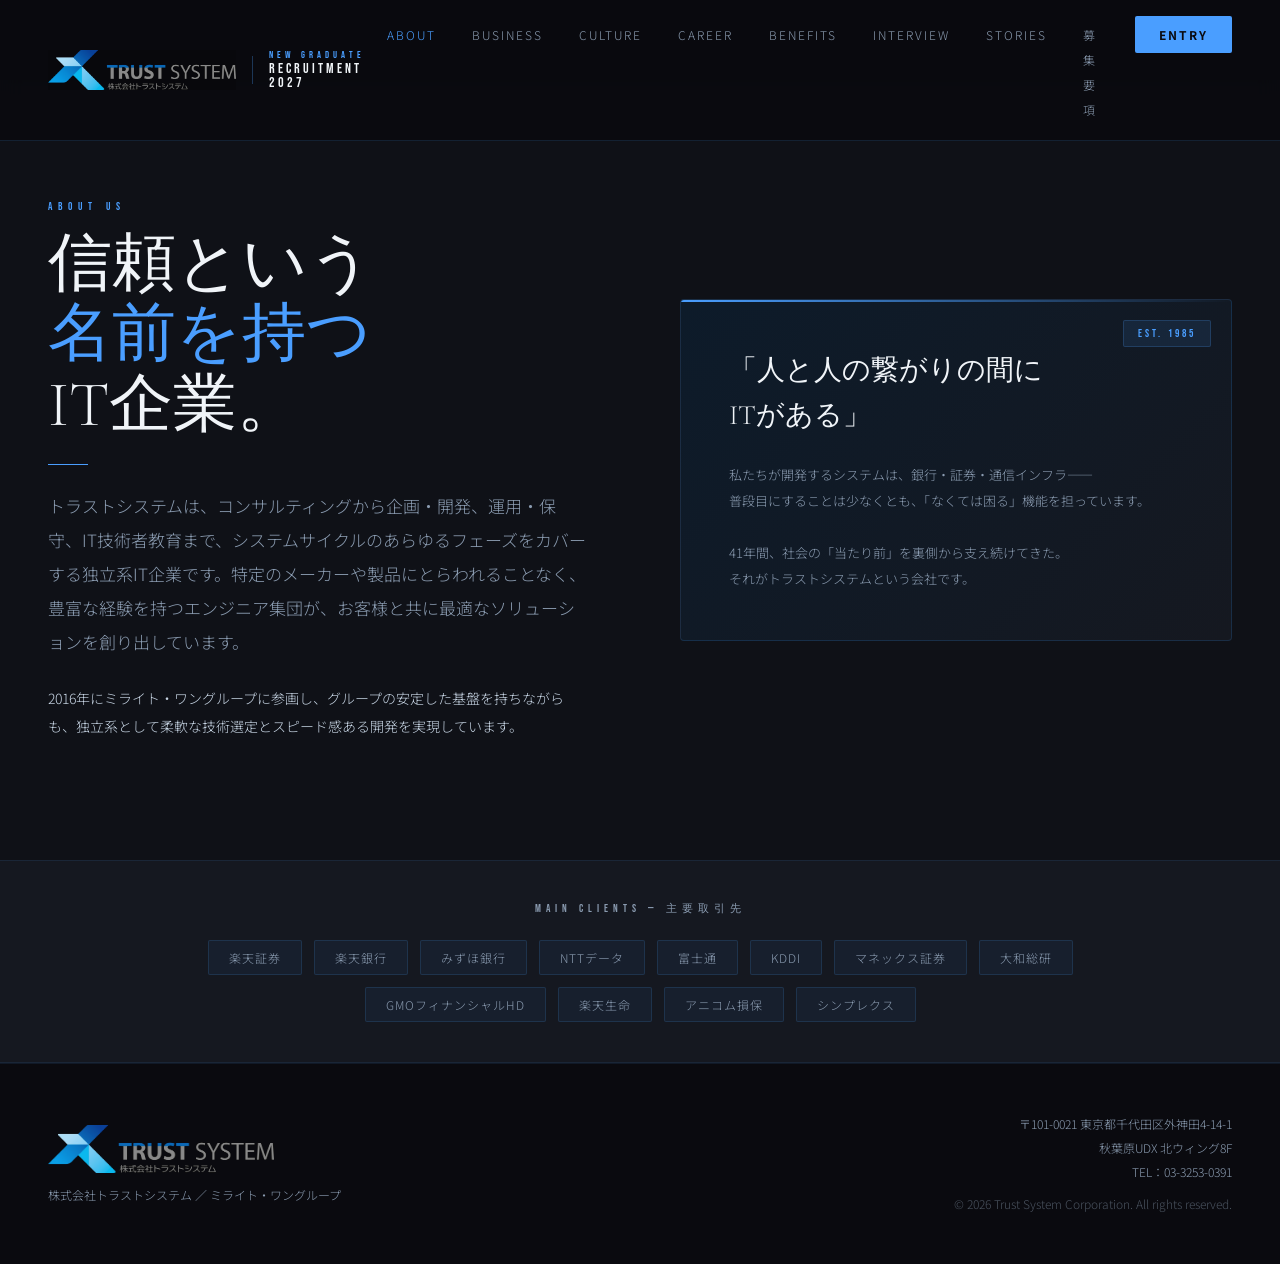
==== about.html @ 1aceb1ef "Remove privacy policy from footer, keep only on entry page Co-Authored-By: Claude Sonnet 4.6 <norepl" ====
<!DOCTYPE html>
<html lang="ja">
<head>
<meta charset="UTF-8">
<meta name="viewport" content="width=device-width, initial-scale=1.0">
<title>会社について | 株式会社トラストシステム 新卒採用</title>
<link rel="preconnect" href="https://fonts.googleapis.com">
<link href="https://fonts.googleapis.com/css2?family=Noto+Sans+JP:wght@300;400;500;700&family=Bebas+Neue&family=Cormorant+Garamond:wght@300;400;600&display=swap" rel="stylesheet">
<link rel="stylesheet" href="css/style.css">
<link rel="icon" type="image/png" href="img/favicon.png">
</head>
<body>
<!-- NAV -->
<nav>
  <a class="nav-logo" href="index.html">
    <!-- 正式ロゴ画像 -->
    <img src="img/img_2.png" alt="株式会社トラストシステム" class="nav-logo-img" onerror="this.style.display=&#39;none&#39;;this.nextElementSibling.style.display=&#39;flex&#39;;">
    <!-- フォールバック用テキストロゴ -->
    <span style="display:none;font-family:&#39;Bebas Neue&#39;,sans-serif;font-size:18px;letter-spacing:3px;color:#f0f4f8;">TRUST<span style="color:#4a9eff;">SYSTEM</span></span>
    <div class="nav-logo-divider"></div>
    <div class="nav-logo-badge">
      <span class="nav-logo-badge-top">New Graduate</span>
      <span class="nav-logo-badge-bottom">RECRUITMENT 2027</span>
    </div>
  </a>
  <ul class="nav-links">
    <li><a href="about.html">About</a></li>
    <li><a href="business.html">Business</a></li>
    <li><a href="culture.html">Culture</a></li>
    <li><a href="career.html">Career</a></li>
    <li><a href="welfare.html">Benefits</a></li>
    <li><a href="interview.html">Interview</a></li>
    <li><a href="stories.html">Stories</a></li>
    <li><a href="recruit.html">募集要項</a></li>
    <li><a href="entry.html" class="nav-entry">Entry</a></li>
  </ul>
  <button class="nav-hamburger" id="navHamburger" aria-label="メニュー">
    <span></span><span></span><span></span>
  </button>
</nav>
<div class="nav-mobile-overlay" id="navOverlay"></div>
<div class="nav-mobile-menu" id="navMobileMenu">
  <a href="about.html">About</a>
  <a href="business.html">Business</a>
  <a href="culture.html">Culture</a>
  <a href="career.html">Career</a>
  <a href="welfare.html">Benefits</a>
  <a href="interview.html">Interview</a>
  <a href="stories.html">Stories</a>
  <a href="recruit.html">募集要項</a>
  <a href="entry.html" class="nav-entry-mobile">Entry</a>
</div>
<div style="height:80px;"></div>
<!-- ABOUT -->
<section id="about">
  <div class="about-inner">
    <div>
      <p class="section-label">About Us</p>
      <h2 class="section-title">信頼という<br><em>名前を持つ</em><br>IT企業。</h2>
      <div class="divider"></div>
      <p class="section-desc" style="font-size:17px;line-height:2;">
        トラストシステムは、コンサルティングから企画・開発、運用・保守、IT技術者教育まで、システムサイクルのあらゆるフェーズをカバーする独立系IT企業です。特定のメーカーや製品にとらわれることなく、豊富な経験を持つエンジニア集団が、お客様と共に最適なソリューションを創り出しています。
      </p>
      <br>
      <p class="section-desc" style="color: var(--light-gray);">
        2016年にミライト・ワングループに参画し、グループの安定した基盤を持ちながらも、独立系として柔軟な技術選定とスピード感ある開発を実現しています。
      </p>
    </div>
    <div class="about-visual">
      <div class="about-card">
        <span class="about-floating-label">EST. 1985</span>
        <p class="about-quote">
          「人と人の繋がりの間に<br>ITがある」
        </p>
        <p class="about-quote-sub">
          私たちが開発するシステムは、銀行・証券・通信インフラ——<br>
          普段目にすることは少なくとも、「なくては困る」機能を担っています。<br><br>
          41年間、社会の「当たり前」を裏側から支え続けてきた。<br>
          それがトラストシステムという会社です。
        </p>
      </div>
    </div>
  </div>
</section>
<!-- CLIENTS -->
<div class="clients-strip">
  <p class="clients-label">Main Clients — 主要取引先</p>
  <div class="clients-list">
    <span class="client-tag">楽天証券</span>
    <span class="client-tag">楽天銀行</span>
    <span class="client-tag">みずほ銀行</span>
    <span class="client-tag">NTTデータ</span>
    <span class="client-tag">富士通</span>
    <span class="client-tag">KDDI</span>
    <span class="client-tag">マネックス証券</span>
    <span class="client-tag">大和総研</span>
    <span class="client-tag">GMOフィナンシャルHD</span>
    <span class="client-tag">楽天生命</span>
    <span class="client-tag">アニコム損保</span>
    <span class="client-tag">シンプレクス</span>
  </div>
</div>
<footer>
  <div>
    <div class="footer-logo"><img src="img/img_2.png" alt="株式会社トラストシステム"></div>
    <p style="font-size:12px;color:var(--gray);margin-top:8px;">株式会社トラストシステム ／ ミライト・ワングループ</p>
  </div>
  <div class="footer-info">
    <p>〒101-0021 東京都千代田区外神田4-14-1</p>
    <p>秋葉原UDX 北ウィング8F</p>
    <p>TEL：03-3253-0391</p>
    <p style="margin-top:8px;color:rgba(138,155,176,0.5);">© 2026 Trust System Corporation. All rights reserved.</p>
  </div>
</footer>
<script>
  const observer = new IntersectionObserver((entries) => {
    entries.forEach(entry => {
      if (entry.isIntersecting) {
        entry.target.style.opacity = '1';
        entry.target.style.transform = 'translateY(0)';
      }
    });
  }, { threshold: 0.1 });
  document.querySelectorAll('.number-card,.biz-card,.culture-card,.welfare-item,.fork-card,.project-card').forEach(el => {
    el.style.opacity = '0';
    el.style.transform = 'translateY(20px)';
    el.style.transition = 'opacity 0.6s ease, transform 0.6s ease';
    observer.observe(el);
  });
  const nav = document.querySelector('nav');
  window.addEventListener('scroll', () => {
    nav.style.background = window.scrollY > 50 ? 'rgba(10,10,15,0.97)' : 'rgba(10,10,15,0.85)';
  });
  const currentPage = location.pathname.split('/').pop() || 'index.html';
  document.querySelectorAll('.nav-links a:not(.nav-entry)').forEach(a => {
    if (a.getAttribute('href') === currentPage) a.style.color = 'var(--accent)';
  });
  const hamburger = document.getElementById('navHamburger');
  const overlay = document.getElementById('navOverlay');
  const mobileMenu = document.getElementById('navMobileMenu');
  function toggleMenu(open) {
    hamburger.classList.toggle('open', open);
    overlay.classList.toggle('open', open);
    mobileMenu.classList.toggle('open', open);
    document.body.style.overflow = open ? 'hidden' : '';
  }
  hamburger.addEventListener('click', () => toggleMenu(!mobileMenu.classList.contains('open')));
  overlay.addEventListener('click', () => toggleMenu(false));
  mobileMenu.querySelectorAll('a').forEach(a => a.addEventListener('click', () => toggleMenu(false)));
</script>
</body>
</html>
---- css/style.css ----
:root {
    --black: #0a0a0f;
    --dark: #0f1117;
    --dark2: #151820;
    --navy: #0d1b2a;
    --blue: #1a3a5c;
    --accent: #4a9eff;
    --accent2: #7ec8e3;
    --white: #f0f4f8;
    --gray: #8a9bb0;
    --light-gray: #c8d6e5;
    --gold: #c9a84c;
  }

  * { margin: 0; padding: 0; box-sizing: border-box; }

  html { scroll-behavior: smooth; }

  body {
    background: var(--black);
    color: var(--white);
    font-family: 'Noto Sans JP', sans-serif;
    font-weight: 300;
    font-size: 17px;
    overflow-x: hidden;
  }

  /* ===== NAV ===== */
  nav {
    position: fixed;
    top: 0; left: 0; right: 0;
    z-index: 100;
    display: flex;
    justify-content: space-between;
    align-items: center;
    padding: 20px 48px;
    background: rgba(10,10,15,0.85);
    backdrop-filter: blur(12px);
    border-bottom: 1px solid rgba(74,158,255,0.15);
  }

  .nav-logo {
    display: flex;
    align-items: center;
    gap: 16px;
    text-decoration: none;
  }

  .nav-logo-img {
    height: 40px;
    width: auto;
    /* 黒背景のロゴなので背景とブレンド */
    mix-blend-mode: lighten;
  }

  .nav-logo-divider {
    width: 1px;
    height: 28px;
    background: rgba(74,158,255,0.3);
  }

  .nav-logo-badge {
    display: flex;
    flex-direction: column;
    gap: 2px;
  }

  .nav-logo-badge-top {
    font-family: 'Bebas Neue', sans-serif;
    font-size: 10px;
    letter-spacing: 4px;
    color: var(--accent);
    line-height: 1;
  }

  .nav-logo-badge-bottom {
    font-family: 'Bebas Neue', sans-serif;
    font-size: 14px;
    letter-spacing: 3px;
    color: var(--white);
    line-height: 1;
  }

  .nav-links {
    display: flex;
    gap: 36px;
    list-style: none;
  }

  .nav-links a {
    color: var(--gray);
    text-decoration: none;
    font-size: 12px;
    letter-spacing: 2px;
    text-transform: uppercase;
    transition: color 0.3s;
  }

  .nav-links a:hover { color: var(--accent); }

  .nav-entry {
    background: var(--accent);
    color: var(--black) !important;
    padding: 10px 24px;
    border-radius: 2px;
    font-weight: 700 !important;
    transition: background 0.3s !important;
  }

  .nav-entry:hover { background: var(--accent2) !important; color: var(--black) !important; }

  /* ===== HERO ===== */
  #hero {
    min-height: 100vh;
    display: flex;
    flex-direction: column;
    justify-content: center;
    align-items: flex-start;
    padding: 0 48px;
    position: relative;
    overflow: hidden;
  }

  .hero-bg {
    position: absolute;
    inset: 0;
    background:
      radial-gradient(ellipse 60% 50% at 80% 40%, rgba(26,58,92,0.6) 0%, transparent 70%),
      radial-gradient(ellipse 40% 60% at 20% 70%, rgba(13,27,42,0.8) 0%, transparent 60%),
      linear-gradient(135deg, #0a0a0f 0%, #0d1b2a 50%, #0a0a0f 100%);
  }

  .hero-grid {
    position: absolute;
    inset: 0;
    background-image:
      linear-gradient(rgba(74,158,255,0.04) 1px, transparent 1px),
      linear-gradient(90deg, rgba(74,158,255,0.04) 1px, transparent 1px);
    background-size: 80px 80px;
  }

  .hero-circle {
    position: absolute;
    border-radius: 50%;
    border: 1px solid rgba(74,158,255,0.1);
  }

  .hero-circle-1 {
    width: 600px; height: 600px;
    right: -100px; top: -100px;
    animation: rotate 40s linear infinite;
  }

  .hero-circle-2 {
    width: 400px; height: 400px;
    right: 50px; top: 50px;
    border-color: rgba(74,158,255,0.07);
    animation: rotate 30s linear infinite reverse;
  }

  .hero-circle-3 {
    width: 200px; height: 200px;
    right: 150px; top: 150px;
    border-color: rgba(74,158,255,0.15);
  }

  @keyframes rotate {
    from { transform: rotate(0deg); }
    to { transform: rotate(360deg); }
  }

  .hero-content {
    position: relative;
    z-index: 1;
    max-width: 800px;
  }

  .hero-label {
    font-family: 'Bebas Neue', sans-serif;
    font-size: 12px;
    letter-spacing: 6px;
    color: var(--accent);
    margin-bottom: 24px;
    opacity: 0;
    animation: fadeUp 0.8s 0.2s forwards;
  }

  .hero-title {
    font-family: 'Bebas Neue', sans-serif;
    font-size: clamp(64px, 10vw, 120px);
    line-height: 0.95;
    letter-spacing: 4px;
    color: var(--white);
    margin-bottom: 8px;
    opacity: 0;
    animation: fadeUp 0.8s 0.4s forwards;
  }

  .hero-title .accent { color: var(--accent); }

  .hero-subtitle-jp {
    font-family: 'Cormorant Garamond', serif;
    font-size: clamp(28px, 4vw, 52px);
    font-weight: 300;
    color: var(--light-gray);
    margin-bottom: 32px;
    opacity: 0;
    animation: fadeUp 0.8s 0.6s forwards;
  }

  .hero-tagline {
    font-size: 17px;
    line-height: 2;
    color: var(--gray);
    max-width: 480px;
    margin-bottom: 48px;
    opacity: 0;
    animation: fadeUp 0.8s 0.8s forwards;
  }

  .hero-ctas {
    display: flex;
    gap: 16px;
    opacity: 0;
    animation: fadeUp 0.8s 1s forwards;
  }

  .btn-primary {
    background: var(--accent);
    color: var(--black);
    padding: 16px 40px;
    font-size: 13px;
    font-weight: 700;
    letter-spacing: 2px;
    text-transform: uppercase;
    text-decoration: none;
    border-radius: 2px;
    transition: all 0.3s;
    font-family: 'Noto Sans JP', sans-serif;
  }

  .btn-primary:hover {
    background: var(--accent2);
    transform: translateY(-2px);
    box-shadow: 0 8px 24px rgba(74,158,255,0.3);
  }

  .btn-outline {
    border: 1px solid rgba(74,158,255,0.4);
    color: var(--accent);
    padding: 16px 40px;
    font-size: 13px;
    letter-spacing: 2px;
    text-transform: uppercase;
    text-decoration: none;
    border-radius: 2px;
    transition: all 0.3s;
  }

  .btn-outline:hover {
    border-color: var(--accent);
    background: rgba(74,158,255,0.1);
  }

  .scroll-indicator {
    position: absolute;
    bottom: 40px;
    left: 48px;
    z-index: 1;
    display: flex;
    align-items: center;
    gap: 12px;
    opacity: 0;
    animation: fadeIn 1s 1.5s forwards;
  }

  .scroll-indicator span {
    font-size: 11px;
    letter-spacing: 4px;
    color: var(--gray);
    text-transform: uppercase;
  }

  .scroll-line {
    width: 48px;
    height: 1px;
    background: linear-gradient(90deg, var(--accent), transparent);
    animation: pulse 2s infinite;
  }

  @keyframes pulse { 0%,100%{opacity:0.4} 50%{opacity:1} }
  @keyframes fadeUp { from{opacity:0;transform:translateY(30px)} to{opacity:1;transform:translateY(0)} }
  @keyframes fadeIn { from{opacity:0} to{opacity:1} }

  /* ===== SECTION BASE ===== */
  section {
    padding: 120px 48px;
    position: relative;
  }

  .section-label {
    font-family: 'Bebas Neue', sans-serif;
    font-size: 11px;
    letter-spacing: 6px;
    color: var(--accent);
    margin-bottom: 16px;
    text-transform: uppercase;
  }

  .section-title {
    font-family: 'Cormorant Garamond', serif;
    font-size: clamp(36px, 5vw, 64px);
    font-weight: 300;
    line-height: 1.1;
    margin-bottom: 24px;
  }

  .section-title em {
    font-style: normal;
    color: var(--accent);
  }

  .section-desc {
    font-size: 14px;
    line-height: 2;
    color: var(--gray);
    max-width: 540px;
  }

  .divider {
    width: 40px;
    height: 1px;
    background: var(--accent);
    margin: 24px 0;
  }

  /* ===== ABOUT ===== */
  #about {
    background: var(--dark);
  }

  .about-inner {
    display: grid;
    grid-template-columns: 1fr 1fr;
    gap: 80px;
    align-items: center;
    max-width: 1200px;
    margin: 0 auto;
  }

  .about-visual {
    position: relative;
  }

  .about-card {
    background: linear-gradient(135deg, var(--navy), var(--dark2));
    border: 1px solid rgba(74,158,255,0.15);
    border-radius: 4px;
    padding: 48px;
    position: relative;
    overflow: hidden;
  }

  .about-card::before {
    content: '';
    position: absolute;
    top: 0; left: 0; right: 0;
    height: 2px;
    background: linear-gradient(90deg, var(--accent), transparent);
  }

  .about-quote {
    font-family: 'Cormorant Garamond', serif;
    font-size: 28px;
    font-weight: 300;
    line-height: 1.6;
    color: var(--white);
    margin-bottom: 24px;
  }

  .about-quote-sub {
    font-size: 13px;
    color: var(--gray);
    line-height: 2;
  }

  .about-floating-label {
    position: absolute;
    top: 20px; right: 20px;
    background: rgba(74,158,255,0.1);
    border: 1px solid rgba(74,158,255,0.2);
    padding: 6px 14px;
    border-radius: 2px;
    font-family: 'Bebas Neue', sans-serif;
    font-size: 11px;
    letter-spacing: 3px;
    color: var(--accent);
  }

  /* ===== NUMBERS ===== */
  #numbers {
    background: var(--black);
  }

  .numbers-header {
    text-align: center;
    max-width: 600px;
    margin: 0 auto 80px;
  }

  .numbers-grid {
    display: grid;
    grid-template-columns: repeat(4, 1fr);
    gap: 2px;
    max-width: 1200px;
    margin: 0 auto;
  }

  .number-card {
    background: var(--dark2);
    padding: 48px 32px;
    text-align: center;
    position: relative;
    overflow: hidden;
    transition: background 0.3s;
  }

  .number-card:hover { background: var(--navy); }

  .number-card::after {
    content: '';
    position: absolute;
    bottom: 0; left: 0; right: 0;
    height: 2px;
    background: linear-gradient(90deg, transparent, var(--accent), transparent);
    transform: scaleX(0);
    transition: transform 0.4s;
  }

  .number-card:hover::after { transform: scaleX(1); }

  .number-value {
    font-family: 'Bebas Neue', sans-serif;
    font-size: 64px;
    line-height: 1;
    color: var(--white);
    letter-spacing: 2px;
  }

  .number-value .unit {
    font-size: 28px;
    color: var(--accent);
  }

  .number-label {
    font-size: 12px;
    color: var(--gray);
    letter-spacing: 2px;
    margin-top: 12px;
    text-transform: uppercase;
  }

  .number-sub {
    font-size: 11px;
    color: rgba(138,155,176,0.6);
    margin-top: 6px;
  }

  /* ===== BUSINESS ===== */
  #business {
    background: var(--dark);
  }

  .business-inner {
    max-width: 1200px;
    margin: 0 auto;
  }

  .business-header {
    display: grid;
    grid-template-columns: 1fr 1fr;
    gap: 80px;
    align-items: end;
    margin-bottom: 64px;
  }

  .business-cards {
    display: grid;
    grid-template-columns: repeat(3, 1fr);
    gap: 2px;
  }

  .biz-card {
    background: var(--dark2);
    padding: 48px 32px;
    position: relative;
    overflow: hidden;
    transition: background 0.3s;
    cursor: default;
  }

  .biz-card:hover { background: var(--navy); }

  .biz-num {
    font-family: 'Bebas Neue', sans-serif;
    font-size: 80px;
    line-height: 1;
    color: rgba(74,158,255,0.08);
    position: absolute;
    top: 20px; right: 24px;
    letter-spacing: 2px;
  }

  .biz-icon {
    width: 48px;
    height: 48px;
    border: 1px solid rgba(74,158,255,0.3);
    border-radius: 4px;
    display: flex;
    align-items: center;
    justify-content: center;
    margin-bottom: 24px;
    font-size: 22px;
  }

  .biz-title {
    font-size: 18px;
    font-weight: 500;
    margin-bottom: 8px;
    color: var(--white);
  }

  .biz-en {
    font-family: 'Bebas Neue', sans-serif;
    font-size: 11px;
    letter-spacing: 4px;
    color: var(--accent);
    margin-bottom: 16px;
  }

  .biz-desc {
    font-size: 16px;
    line-height: 2;
    color: var(--gray);
  }

  /* ===== CULTURE ===== */
  #culture {
    background: var(--black);
    overflow: hidden;
  }

  .culture-inner {
    max-width: 1200px;
    margin: 0 auto;
  }

  .culture-header {
    margin-bottom: 64px;
  }

  .culture-grid {
    display: grid;
    grid-template-columns: repeat(2, 1fr);
    gap: 2px;
  }

  .culture-card {
    background: var(--dark2);
    padding: 48px;
    position: relative;
    overflow: hidden;
    transition: background 0.3s;
  }

  .culture-card:hover { background: var(--navy); }

  .culture-card.featured {
    grid-column: span 2;
    display: grid;
    grid-template-columns: 1fr 1fr;
    gap: 48px;
    align-items: center;
    background: linear-gradient(135deg, var(--navy), var(--blue));
  }

  .culture-tag {
    display: inline-block;
    background: rgba(74,158,255,0.1);
    border: 1px solid rgba(74,158,255,0.2);
    padding: 4px 12px;
    border-radius: 2px;
    font-size: 11px;
    letter-spacing: 3px;
    color: var(--accent);
    text-transform: uppercase;
    margin-bottom: 20px;
  }

  .culture-title {
    font-size: 22px;
    font-weight: 500;
    margin-bottom: 16px;
    line-height: 1.4;
  }

  .culture-desc {
    font-size: 16px;
    line-height: 2;
    color: var(--gray);
  }

  .culture-visual-num {
    font-family: 'Bebas Neue', sans-serif;
    font-size: 120px;
    line-height: 1;
    color: rgba(74,158,255,0.1);
    letter-spacing: 4px;
  }

  /* ===== CAREER PATH ===== */
  #career {
    background: var(--dark);
  }

  .career-inner {
    max-width: 1200px;
    margin: 0 auto;
  }

  .career-header {
    display: grid;
    grid-template-columns: 1fr 1fr;
    gap: 80px;
    margin-bottom: 64px;
    align-items: end;
  }

  .career-path {
    display: flex;
    gap: 0;
    position: relative;
  }

  .career-path::before {
    content: '';
    position: absolute;
    top: 40px;
    left: 40px;
    right: 40px;
    height: 1px;
    background: linear-gradient(90deg, var(--accent), rgba(74,158,255,0.2));
  }

  .career-step {
    flex: 1;
    text-align: center;
    padding: 0 12px;
    position: relative;
  }

  .career-dot {
    width: 80px;
    height: 80px;
    border-radius: 50%;
    border: 2px solid rgba(74,158,255,0.3);
    background: var(--dark2);
    display: flex;
    align-items: center;
    justify-content: center;
    margin: 0 auto 20px;
    font-family: 'Bebas Neue', sans-serif;
    font-size: 20px;
    color: var(--accent);
    position: relative;
    z-index: 1;
    transition: all 0.3s;
  }

  .career-step:hover .career-dot {
    background: var(--accent);
    color: var(--black);
    border-color: var(--accent);
  }

  .career-step-title {
    font-size: 14px;
    font-weight: 500;
    margin-bottom: 8px;
    color: var(--white);
  }

  .career-step-year {
    font-family: 'Bebas Neue', sans-serif;
    font-size: 11px;
    letter-spacing: 3px;
    color: var(--accent);
    margin-bottom: 8px;
  }

  .career-step-desc {
    font-size: 11px;
    line-height: 1.8;
    color: var(--gray);
  }

  .career-fork {
    margin-top: 64px;
    display: grid;
    grid-template-columns: 1fr 1fr;
    gap: 2px;
  }

  .fork-card {
    background: var(--dark2);
    padding: 40px;
    border-top: 2px solid var(--accent);
    position: relative;
    transition: background 0.3s;
  }

  .fork-card:hover { background: var(--navy); }

  .fork-tag {
    font-family: 'Bebas Neue', sans-serif;
    font-size: 11px;
    letter-spacing: 4px;
    color: var(--accent);
    margin-bottom: 12px;
  }

  .fork-title {
    font-size: 20px;
    font-weight: 500;
    margin-bottom: 16px;
  }

  .fork-desc {
    font-size: 16px;
    line-height: 2;
    color: var(--gray);
  }

  /* ===== WANTEDLY STORIES ===== */
  #stories {
    background: var(--dark2);
  }

  .stories-inner {
    max-width: 1200px;
    margin: 0 auto;
  }

  .stories-header {
    display: flex;
    justify-content: space-between;
    align-items: flex-end;
    margin-bottom: 48px;
  }

  .stories-link-all {
    display: flex;
    align-items: center;
    gap: 8px;
    font-size: 12px;
    letter-spacing: 2px;
    color: var(--accent);
    text-decoration: none;
    text-transform: uppercase;
    transition: gap 0.3s;
  }

  .stories-link-all:hover { gap: 14px; }
  .stories-link-all::after { content: '→'; }

  .stories-list {
    display: flex;
    flex-direction: column;
    gap: 2px;
  }

  .story-item {
    display: flex;
    align-items: center;
    gap: 32px;
    background: var(--dark);
    padding: 28px 32px;
    text-decoration: none;
    color: var(--white);
    transition: background 0.3s;
    position: relative;
    overflow: hidden;
  }

  .story-item::before {
    content: '';
    position: absolute;
    left: 0; top: 0; bottom: 0;
    width: 2px;
    background: var(--accent);
    transform: scaleY(0);
    transition: transform 0.3s;
  }

  .story-item:hover { background: var(--navy); }
  .story-item:hover::before { transform: scaleY(1); }

  .story-num {
    font-family: 'Bebas Neue', sans-serif;
    font-size: 28px;
    color: rgba(74,158,255,0.2);
    min-width: 40px;
    letter-spacing: 2px;
  }

  .story-content { flex: 1; }

  .story-tag-label {
    font-size: 10px;
    letter-spacing: 3px;
    color: var(--accent);
    text-transform: uppercase;
    margin-bottom: 6px;
  }

  .story-title {
    font-size: 16px;
    font-weight: 500;
    color: var(--white);
    line-height: 1.5;
    margin-bottom: 6px;
  }

  .story-excerpt {
    font-size: 15px;
    color: var(--gray);
    line-height: 1.7;
  }

  .story-arrow {
    font-size: 18px;
    color: var(--accent);
    opacity: 0;
    transition: opacity 0.3s, transform 0.3s;
    transform: translateX(-8px);
  }

  .story-item:hover .story-arrow {
    opacity: 1;
    transform: translateX(0);
  }

  /* ===== WELFARE ===== */
  #welfare {
    background: var(--black);
  }

  .welfare-inner {
    max-width: 1200px;
    margin: 0 auto;
  }

  .welfare-grid {
    display: grid;
    grid-template-columns: repeat(3, 1fr);
    gap: 2px;
    margin-top: 64px;
  }

  .welfare-item {
    background: var(--dark2);
    padding: 40px 32px;
    transition: background 0.3s;
  }

  .welfare-item:hover { background: var(--navy); }

  .welfare-icon {
    font-size: 28px;
    margin-bottom: 16px;
    display: block;
  }

  .welfare-title {
    font-size: 16px;
    font-weight: 500;
    margin-bottom: 12px;
    color: var(--white);
  }

  .welfare-desc {
    font-size: 15px;
    line-height: 2;
    color: var(--gray);
  }

  .welfare-highlight {
    font-family: 'Bebas Neue', sans-serif;
    font-size: 32px;
    color: var(--accent);
    display: block;
    margin-bottom: 4px;
  }

  /* ===== RECRUIT INFO ===== */
  #recruit {
    background: var(--dark);
  }

  .recruit-inner {
    max-width: 1200px;
    margin: 0 auto;
  }

  .recruit-table {
    width: 100%;
    border-collapse: collapse;
    margin-top: 48px;
    font-size: 16px;
  }

  .recruit-table tr {
    border-bottom: 1px solid rgba(74,158,255,0.1);
  }

  .recruit-table td {
    padding: 20px 0;
    vertical-align: top;
  }

  .recruit-table td:first-child {
    width: 180px;
    color: var(--accent);
    font-size: 12px;
    letter-spacing: 2px;
    padding-right: 32px;
    font-family: 'Bebas Neue', sans-serif;
  }

  .recruit-table td:last-child {
    color: var(--light-gray);
    line-height: 2;
  }

  /* ===== ENTRY ===== */
  #entry {
    background: linear-gradient(135deg, var(--navy) 0%, var(--dark2) 100%);
    text-align: center;
    padding: 120px 48px;
    position: relative;
    overflow: hidden;
  }

  #entry::before {
    content: 'ENTRY';
    position: absolute;
    font-family: 'Bebas Neue', sans-serif;
    font-size: 300px;
    color: rgba(74,158,255,0.04);
    top: 50%;
    left: 50%;
    transform: translate(-50%, -50%);
    letter-spacing: 20px;
    white-space: nowrap;
  }

  .entry-content {
    position: relative;
    z-index: 1;
  }

  .entry-title {
    font-family: 'Bebas Neue', sans-serif;
    font-size: clamp(48px, 8vw, 96px);
    letter-spacing: 6px;
    line-height: 1;
    margin-bottom: 24px;
  }

  .entry-desc {
    font-size: 14px;
    line-height: 2;
    color: var(--gray);
    max-width: 480px;
    margin: 0 auto 48px;
  }

  .entry-btn {
    display: inline-block;
    background: var(--accent);
    color: var(--black);
    padding: 20px 64px;
    font-size: 14px;
    font-weight: 700;
    letter-spacing: 4px;
    text-transform: uppercase;
    text-decoration: none;
    border-radius: 2px;
    transition: all 0.3s;
  }

  .entry-btn:hover {
    background: var(--white);
    transform: translateY(-3px);
    box-shadow: 0 12px 32px rgba(74,158,255,0.3);
  }

  /* ===== FOOTER ===== */
  footer {
    background: var(--black);
    padding: 48px;
    border-top: 1px solid rgba(74,158,255,0.1);
    display: flex;
    justify-content: space-between;
    align-items: center;
  }

  .footer-logo {
    display: block;
  }

  .footer-logo img {
    height: 48px;
    width: auto;
    mix-blend-mode: lighten;
  }

  .footer-info {
    font-size: 12px;
    color: var(--gray);
    line-height: 2;
    text-align: right;
  }

  /* ===== MARQUEE ===== */
  .marquee-section {
    overflow: hidden;
    background: var(--accent);
    padding: 16px 0;
  }

  .marquee-track {
    display: flex;
    gap: 48px;
    animation: marquee 20s linear infinite;
    white-space: nowrap;
  }

  .marquee-item {
    font-family: 'Bebas Neue', sans-serif;
    font-size: 14px;
    letter-spacing: 4px;
    color: var(--black);
    flex-shrink: 0;
  }

  @keyframes marquee {
    from { transform: translateX(0); }
    to { transform: translateX(-50%); }
  }

  /* ===== FLOW ===== */
  .flow-section {
    margin-top: 64px;
  }

  .flow-steps {
    display: flex;
    align-items: flex-start;
    gap: 0;
    position: relative;
  }

  .flow-step {
    flex: 1;
    position: relative;
    padding-top: 24px;
  }

  .flow-step::before {
    content: '';
    position: absolute;
    top: 36px;
    left: calc(50% + 24px);
    right: calc(-50% + 24px);
    height: 1px;
    background: rgba(74,158,255,0.2);
  }

  .flow-step:last-child::before { display: none; }

  .flow-bubble {
    width: 48px;
    height: 48px;
    background: var(--dark2);
    border: 2px solid rgba(74,158,255,0.4);
    border-radius: 50%;
    display: flex;
    align-items: center;
    justify-content: center;
    font-family: 'Bebas Neue', sans-serif;
    font-size: 16px;
    color: var(--accent);
    margin: 0 auto 16px;
  }

  .flow-label {
    text-align: center;
    font-size: 13px;
    color: var(--light-gray);
    line-height: 1.6;
  }

  /* ===== CLIENTS STRIP ===== */
  .clients-strip {
    background: var(--dark2);
    padding: 40px 48px;
    border-top: 1px solid rgba(74,158,255,0.1);
    border-bottom: 1px solid rgba(74,158,255,0.1);
  }

  .clients-label {
    font-family: 'Bebas Neue', sans-serif;
    font-size: 11px;
    letter-spacing: 5px;
    color: var(--gray);
    margin-bottom: 24px;
    text-align: center;
  }

  .clients-list {
    display: flex;
    flex-wrap: wrap;
    gap: 12px;
    justify-content: center;
    max-width: 900px;
    margin: 0 auto;
  }

  .client-tag {
    background: rgba(74,158,255,0.06);
    border: 1px solid rgba(74,158,255,0.15);
    padding: 8px 20px;
    border-radius: 2px;
    font-size: 12px;
    color: var(--gray);
    letter-spacing: 1px;
    transition: all 0.3s;
  }

  .client-tag:hover {
    background: rgba(74,158,255,0.12);
    border-color: rgba(74,158,255,0.3);
    color: var(--light-gray);
  }

  /* ===== RESPONSIVE ===== */
  @media (max-width: 768px) {
    nav { padding: 16px 24px; }
    .nav-links { display: none; }
    section { padding: 80px 24px; }
    #hero { padding: 0 24px; }
    .hero-title { font-size: 56px; }
    .about-inner, .business-header, .career-header { grid-template-columns: 1fr; gap: 40px; }
    .numbers-grid { grid-template-columns: repeat(2, 1fr); }
    .business-cards { grid-template-columns: 1fr; }
    .culture-grid { grid-template-columns: 1fr; }
    .culture-card.featured { grid-column: span 1; grid-template-columns: 1fr; }
    .career-path { flex-direction: column; gap: 32px; }
    .career-path::before { display: none; }
    .career-fork { grid-template-columns: 1fr; }
    #sns [style*="grid-template-columns:repeat(3"] { grid-template-columns: 1fr !important; }
    .welfare-grid { grid-template-columns: 1fr; }

    [style*="grid-template-columns: repeat(4"] { grid-template-columns: repeat(2, 1fr) !important; }
    [style*="grid-template-columns: repeat(3"] { grid-template-columns: repeat(2, 1fr) !important; }
    footer { flex-direction: column; gap: 24px; text-align: center; }
    .footer-info { text-align: center; }
    .scroll-indicator { display: none; }
    .flow-steps { flex-direction: column; align-items: center; gap: 24px; }
    .flow-step::before { display: none; }
    .recruit-table td:first-child { width: 120px; }
  }

  /* ===== 福利厚生グリッド PC3列 ===== */
  .welfare-cat-grid-4,
  .welfare-cat-grid-3,
  .welfare-cat-grid-2 {
    display: grid !important;
    grid-template-columns: repeat(3, 1fr) !important;
    gap: 2px;
    margin-top: 2px;
  }
  .welfare-highlight-grid {
    display: grid !important;
    grid-template-columns: repeat(3, 1fr) !important;
    gap: 2px;
    margin-bottom: 2px;
  }

  @media (max-width: 768px) {
    .welfare-cat-grid-4,
    .welfare-cat-grid-3,
    .welfare-cat-grid-2,
    .welfare-highlight-grid {
      grid-template-columns: 1fr !important;
    }
  }

  /* ===== HAMBURGER MENU ===== */
  .nav-hamburger {
    display: none;
    flex-direction: column;
    justify-content: center;
    gap: 5px;
    cursor: pointer;
    padding: 8px;
    background: none;
    border: none;
    z-index: 200;
  }
  .nav-hamburger span {
    display: block;
    width: 22px;
    height: 2px;
    background: var(--white);
    transition: all 0.3s ease;
    border-radius: 1px;
  }
  .nav-hamburger.open span:nth-child(1) { transform: translateY(7px) rotate(45deg); }
  .nav-hamburger.open span:nth-child(2) { opacity: 0; transform: scaleX(0); }
  .nav-hamburger.open span:nth-child(3) { transform: translateY(-7px) rotate(-45deg); }

  .nav-mobile-overlay {
    display: none;
    position: fixed;
    inset: 0;
    background: rgba(0,0,0,0.6);
    z-index: 150;
    backdrop-filter: blur(2px);
  }
  .nav-mobile-overlay.open { display: block; }

  .nav-mobile-menu {
    position: fixed;
    top: 0; right: 0; bottom: 0;
    width: 280px;
    background: var(--dark);
    border-left: 1px solid rgba(74,158,255,0.15);
    z-index: 160;
    transform: translateX(100%);
    transition: transform 0.35s cubic-bezier(0.4,0,0.2,1);
    padding: 88px 40px 40px;
    display: flex;
    flex-direction: column;
    overflow-y: auto;
  }
  .nav-mobile-menu.open { transform: translateX(0); }
  .nav-mobile-menu a {
    color: var(--gray);
    text-decoration: none;
    font-size: 12px;
    letter-spacing: 3px;
    text-transform: uppercase;
    padding: 18px 0;
    border-bottom: 1px solid rgba(74,158,255,0.08);
    transition: color 0.3s;
    display: block;
  }
  .nav-mobile-menu a:hover { color: var(--accent); }
  .nav-mobile-menu .nav-entry-mobile {
    margin-top: 28px;
    background: var(--accent);
    color: var(--black) !important;
    text-align: center;
    padding: 14px 0;
    border-radius: 2px;
    font-weight: 700;
    border-bottom: none;
    letter-spacing: 2px;
  }
  .nav-mobile-menu .nav-entry-mobile:hover { background: #6bb3ff; }

  @media (max-width: 768px) {
    .nav-hamburger { display: flex; }
  }
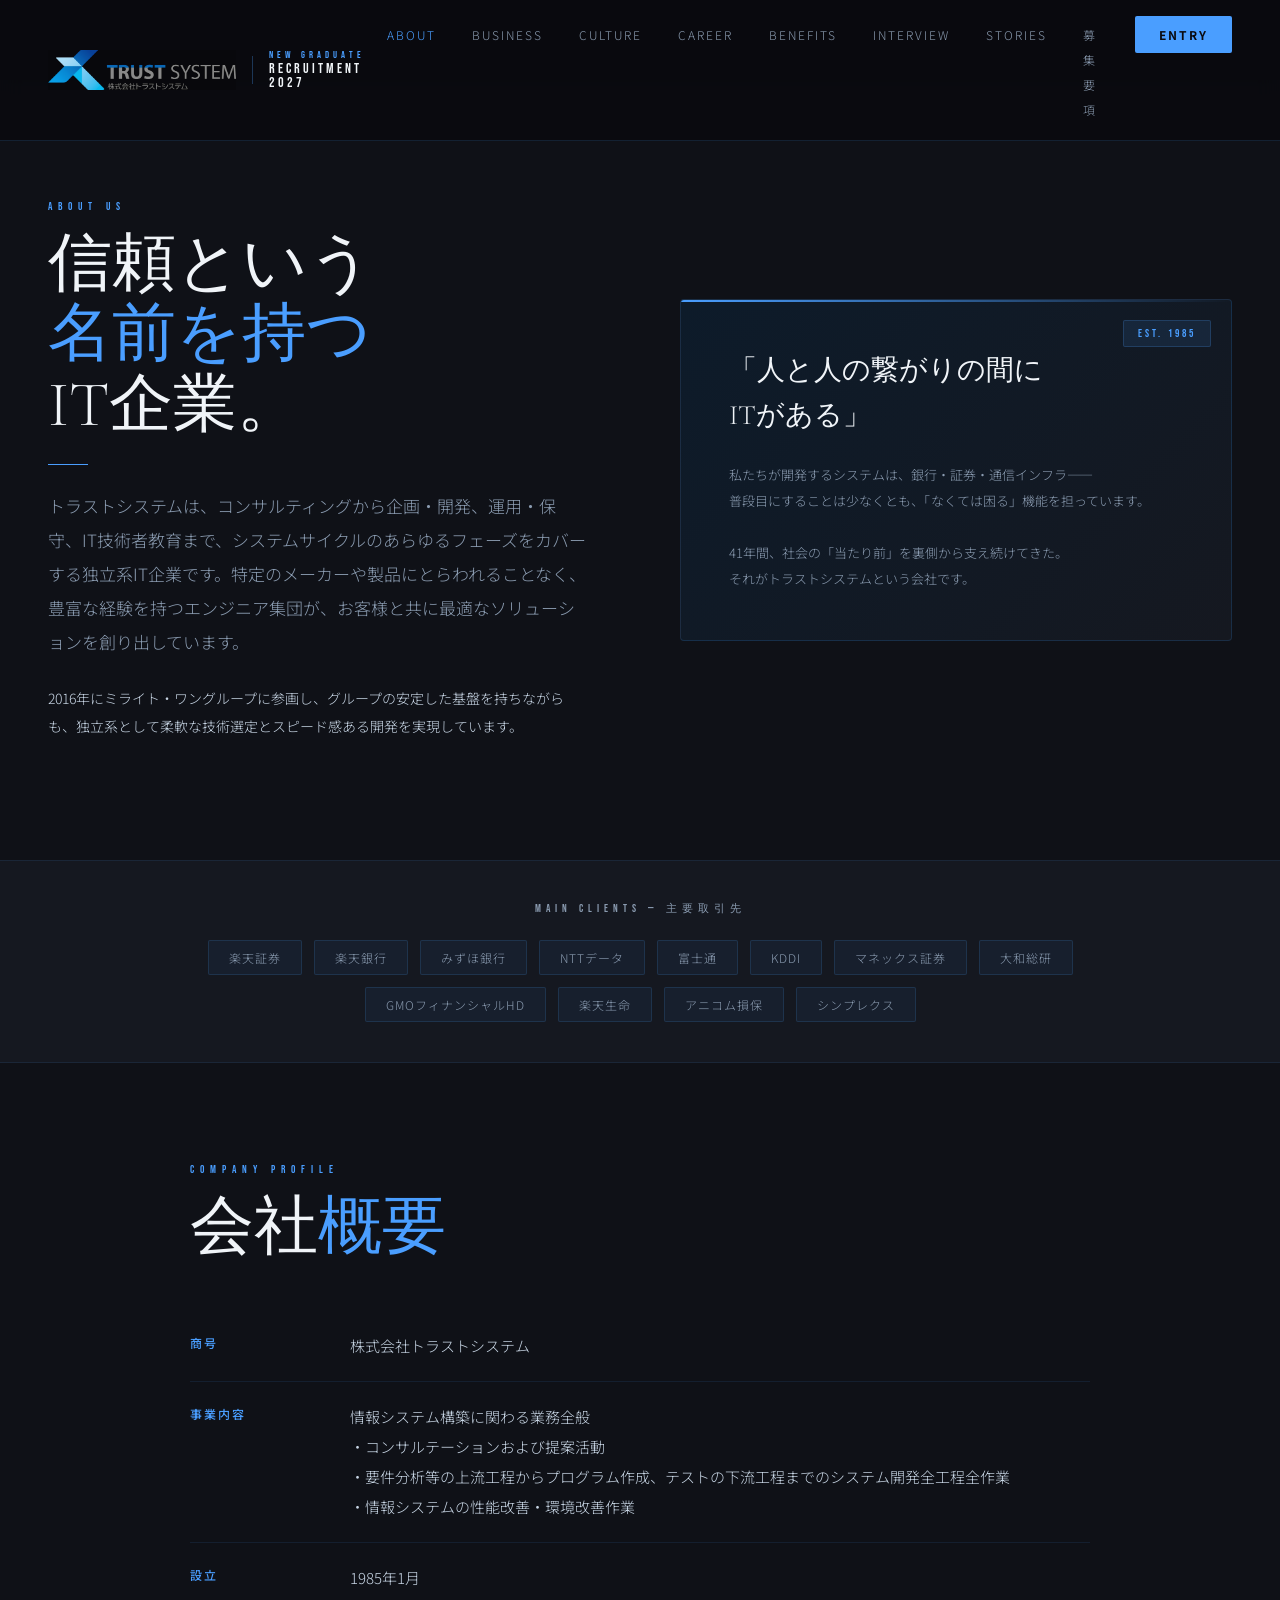
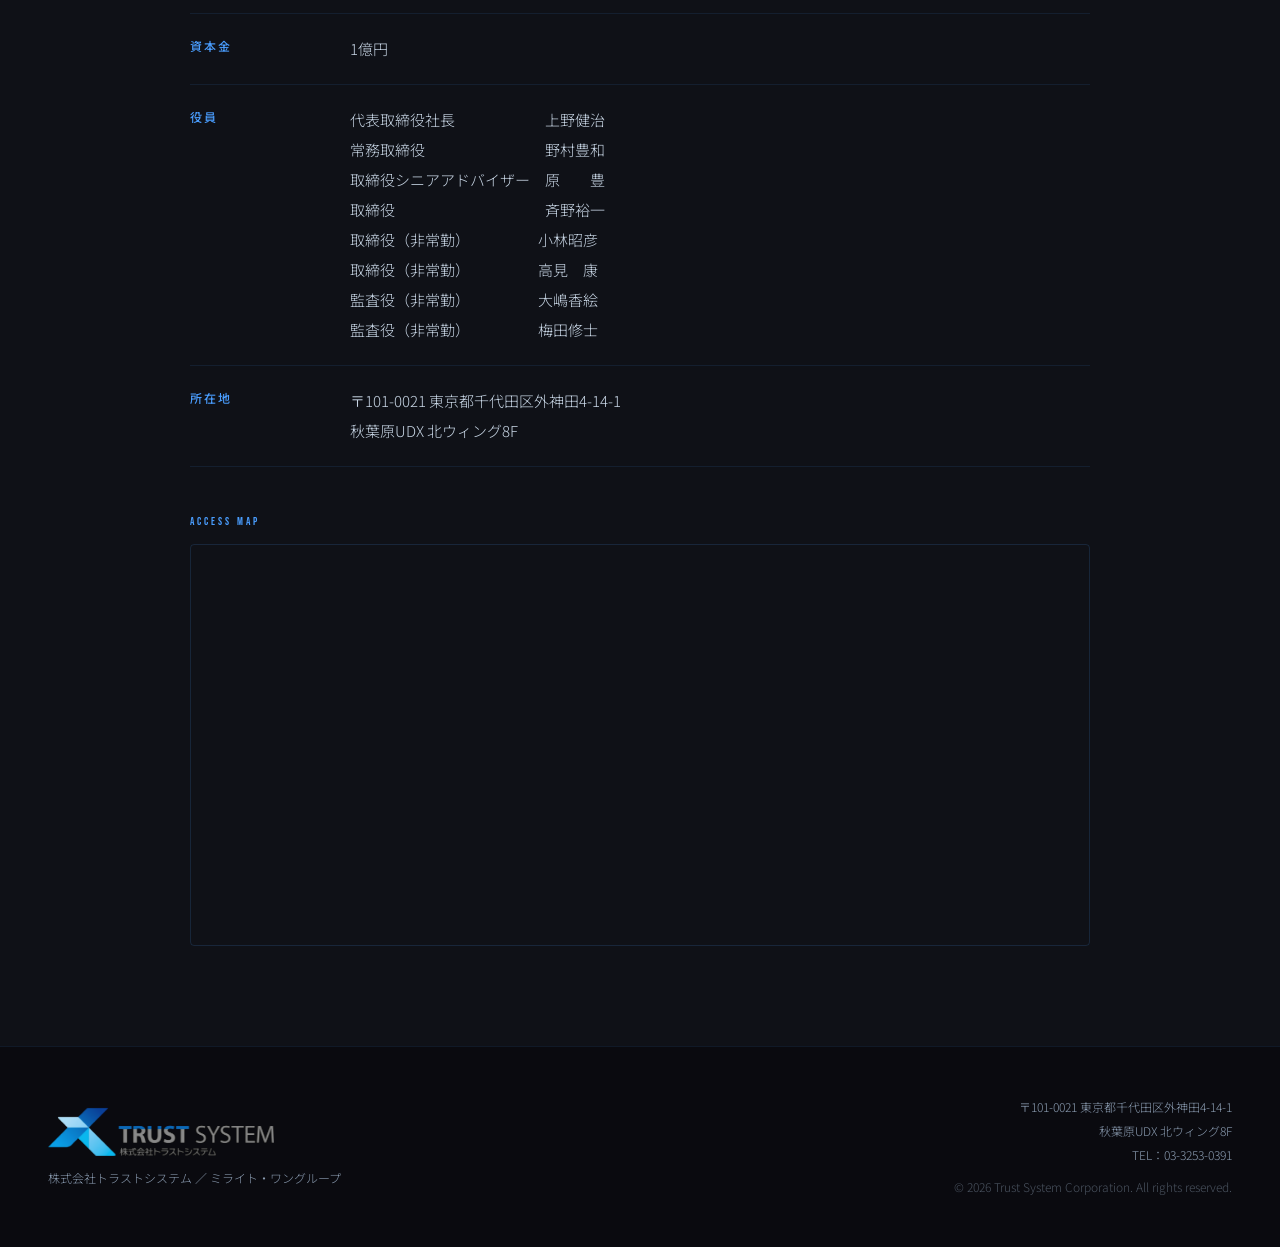
==== commit 4176acac: "Add company profile table and Google Map to about page Co-Authored-By: Claude Sonnet 4.6 <noreply@an" ====
--- a/about.html
+++ b/about.html
@@ -8,6 +8,13 @@
 <link href="https://fonts.googleapis.com/css2?family=Noto+Sans+JP:wght@300;400;500;700&family=Bebas+Neue&family=Cormorant+Garamond:wght@300;400;600&display=swap" rel="stylesheet">
 <link rel="stylesheet" href="css/style.css">
 <link rel="icon" type="image/png" href="img/favicon.png">
+<style>
+  @media (max-width: 768px) {
+    #company-profile { padding: 60px 24px !important; }
+    #company-profile th { width: 100px !important; font-size: 11px !important; }
+    #company-profile td, #company-profile th { padding: 14px 0 !important; font-size: 13px !important; }
+  }
+</style>
 </head>
 <body>
 <!-- NAV -->
@@ -100,6 +107,72 @@
     <span class="client-tag">シンプレクス</span>
   </div>
 </div>
+<!-- COMPANY INFO -->
+<section id="company-profile" style="background:var(--dark);padding:100px 48px;">
+  <div style="max-width:900px;margin:0 auto;">
+    <p class="section-label">Company Profile</p>
+    <h2 class="section-title" style="margin-bottom:48px;">会社<em>概要</em></h2>
+
+    <table style="width:100%;border-collapse:collapse;font-size:15px;line-height:2;">
+      <tbody>
+        <tr style="border-bottom:1px solid rgba(74,158,255,0.1);">
+          <th style="width:160px;padding:20px 0;color:var(--accent);font-weight:500;font-size:12px;letter-spacing:2px;text-align:left;vertical-align:top;">商号</th>
+          <td style="padding:20px 0;color:var(--light-gray);">株式会社トラストシステム</td>
+        </tr>
+        <tr style="border-bottom:1px solid rgba(74,158,255,0.1);">
+          <th style="padding:20px 0;color:var(--accent);font-weight:500;font-size:12px;letter-spacing:2px;text-align:left;vertical-align:top;">事業内容</th>
+          <td style="padding:20px 0;color:var(--light-gray);">
+            情報システム構築に関わる業務全般<br>
+            ・コンサルテーションおよび提案活動<br>
+            ・要件分析等の上流工程からプログラム作成、テストの下流工程までのシステム開発全工程全作業<br>
+            ・情報システムの性能改善・環境改善作業
+          </td>
+        </tr>
+        <tr style="border-bottom:1px solid rgba(74,158,255,0.1);">
+          <th style="padding:20px 0;color:var(--accent);font-weight:500;font-size:12px;letter-spacing:2px;text-align:left;vertical-align:top;">設立</th>
+          <td style="padding:20px 0;color:var(--light-gray);">1985年1月</td>
+        </tr>
+        <tr style="border-bottom:1px solid rgba(74,158,255,0.1);">
+          <th style="padding:20px 0;color:var(--accent);font-weight:500;font-size:12px;letter-spacing:2px;text-align:left;vertical-align:top;">資本金</th>
+          <td style="padding:20px 0;color:var(--light-gray);">1億円</td>
+        </tr>
+        <tr style="border-bottom:1px solid rgba(74,158,255,0.1);">
+          <th style="padding:20px 0;color:var(--accent);font-weight:500;font-size:12px;letter-spacing:2px;text-align:left;vertical-align:top;">役員</th>
+          <td style="padding:20px 0;color:var(--light-gray);">
+            代表取締役社長　　　　　　上野健治<br>
+            常務取締役　　　　　　　　野村豊和<br>
+            取締役シニアアドバイザー　原　　豊<br>
+            取締役　　　　　　　　　　斉野裕一<br>
+            取締役（非常勤）　　　　　小林昭彦<br>
+            取締役（非常勤）　　　　　高見　康<br>
+            監査役（非常勤）　　　　　大嶋香絵<br>
+            監査役（非常勤）　　　　　梅田修士
+          </td>
+        </tr>
+        <tr style="border-bottom:1px solid rgba(74,158,255,0.1);">
+          <th style="padding:20px 0;color:var(--accent);font-weight:500;font-size:12px;letter-spacing:2px;text-align:left;vertical-align:top;">所在地</th>
+          <td style="padding:20px 0;color:var(--light-gray);">
+            〒101-0021 東京都千代田区外神田4-14-1<br>
+            秋葉原UDX 北ウィング8F
+          </td>
+        </tr>
+      </tbody>
+    </table>
+
+    <!-- Google Map -->
+    <div style="margin-top:48px;">
+      <p style="font-size:11px;letter-spacing:3px;color:var(--accent);margin-bottom:16px;font-family:'Bebas Neue',sans-serif;">ACCESS MAP</p>
+      <div style="border:1px solid rgba(74,158,255,0.15);border-radius:4px;overflow:hidden;">
+        <iframe
+          src="https://www.google.com/maps/embed?pb=!1m18!1m12!1m3!1d3240.076!2d139.7694!3d35.6984!2m3!1f0!2f0!3f0!3m2!1i1024!2i768!4f13.1!3m3!1m2!1s0x60188ea6f2a3bbab%3A0x891c24ae0b5c0a32!2z56eL5pys5Y6fUURY!5e0!3m2!1sja!2sjp!4v1714000000000!5m2!1sja!2sjp"
+          width="100%" height="400" style="border:0;display:block;filter:grayscale(30%) invert(90%) hue-rotate(180deg);"
+          allowfullscreen="" loading="lazy" referrerpolicy="no-referrer-when-downgrade">
+        </iframe>
+      </div>
+    </div>
+  </div>
+</section>
+
 <footer>
   <div>
     <div class="footer-logo"><img src="img/img_2.png" alt="株式会社トラストシステム"></div>
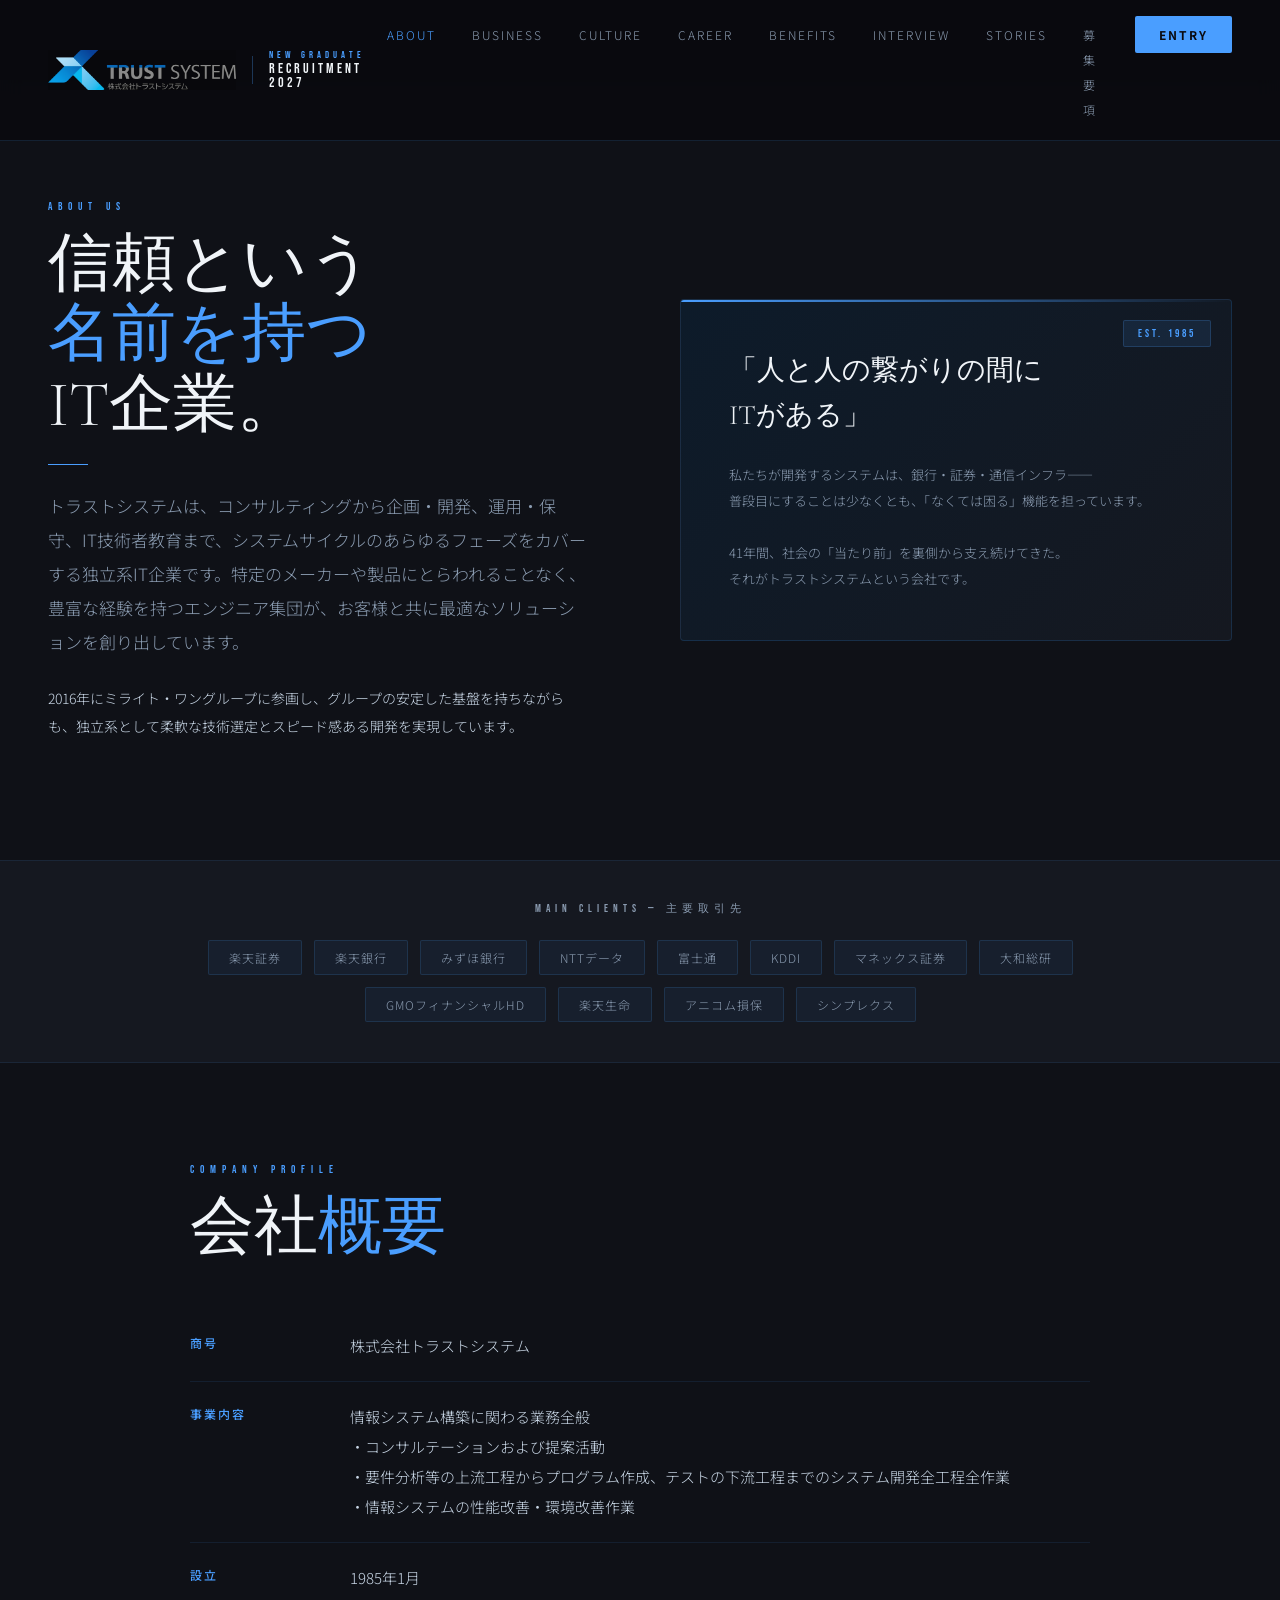
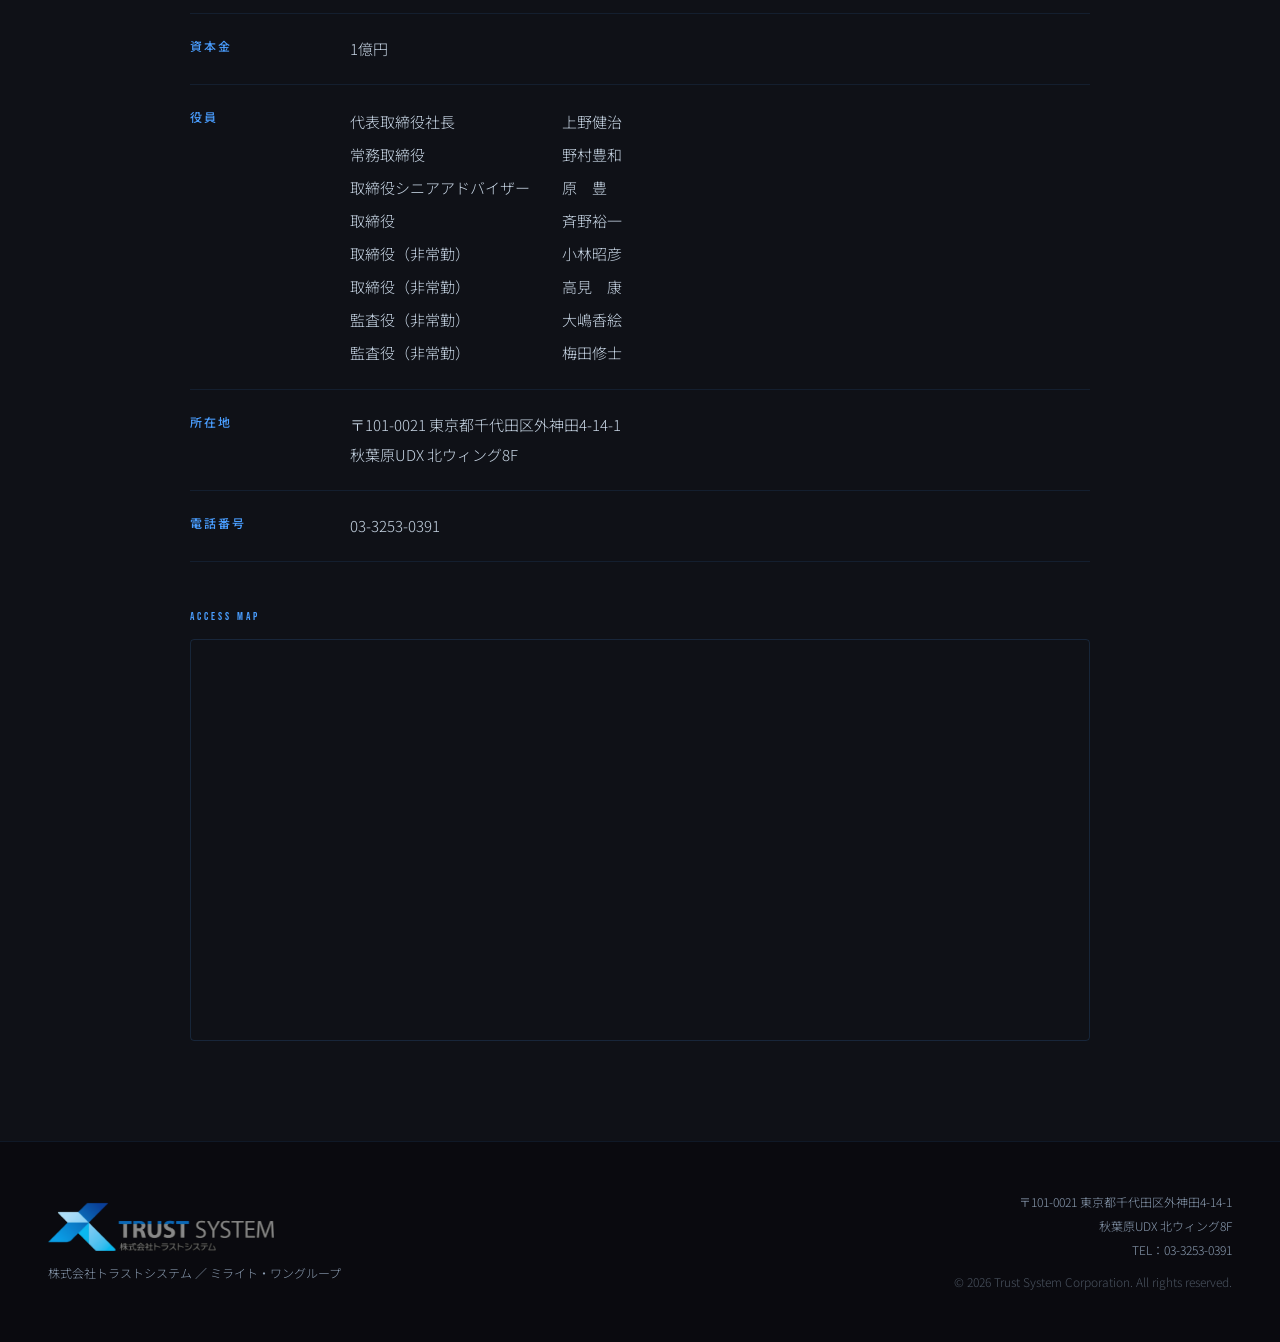
==== commit d0ea2362: "Fix officers table alignment, add phone number, fix map pin for Akihabara UDX Co-Authored-By: Claude" ====
--- a/about.html
+++ b/about.html
@@ -139,14 +139,16 @@
         <tr style="border-bottom:1px solid rgba(74,158,255,0.1);">
           <th style="padding:20px 0;color:var(--accent);font-weight:500;font-size:12px;letter-spacing:2px;text-align:left;vertical-align:top;">役員</th>
           <td style="padding:20px 0;color:var(--light-gray);">
-            代表取締役社長　　　　　　上野健治<br>
-            常務取締役　　　　　　　　野村豊和<br>
-            取締役シニアアドバイザー　原　　豊<br>
-            取締役　　　　　　　　　　斉野裕一<br>
-            取締役（非常勤）　　　　　小林昭彦<br>
-            取締役（非常勤）　　　　　高見　康<br>
-            監査役（非常勤）　　　　　大嶋香絵<br>
-            監査役（非常勤）　　　　　梅田修士
+            <table style="border-collapse:collapse;font-size:15px;line-height:2.2;">
+              <tr><td style="white-space:nowrap;padding-right:32px;">代表取締役社長</td><td>上野健治</td></tr>
+              <tr><td style="white-space:nowrap;padding-right:32px;">常務取締役</td><td>野村豊和</td></tr>
+              <tr><td style="white-space:nowrap;padding-right:32px;">取締役シニアアドバイザー</td><td>原　豊</td></tr>
+              <tr><td style="white-space:nowrap;padding-right:32px;">取締役</td><td>斉野裕一</td></tr>
+              <tr><td style="white-space:nowrap;padding-right:32px;">取締役（非常勤）</td><td>小林昭彦</td></tr>
+              <tr><td style="white-space:nowrap;padding-right:32px;">取締役（非常勤）</td><td>高見　康</td></tr>
+              <tr><td style="white-space:nowrap;padding-right:32px;">監査役（非常勤）</td><td>大嶋香絵</td></tr>
+              <tr><td style="white-space:nowrap;padding-right:32px;">監査役（非常勤）</td><td>梅田修士</td></tr>
+            </table>
           </td>
         </tr>
         <tr style="border-bottom:1px solid rgba(74,158,255,0.1);">
@@ -155,6 +157,10 @@
             〒101-0021 東京都千代田区外神田4-14-1<br>
             秋葉原UDX 北ウィング8F
           </td>
+        </tr>
+        <tr style="border-bottom:1px solid rgba(74,158,255,0.1);">
+          <th style="padding:20px 0;color:var(--accent);font-weight:500;font-size:12px;letter-spacing:2px;text-align:left;vertical-align:top;">電話番号</th>
+          <td style="padding:20px 0;color:var(--light-gray);">03-3253-0391</td>
         </tr>
       </tbody>
     </table>
@@ -164,7 +170,7 @@
       <p style="font-size:11px;letter-spacing:3px;color:var(--accent);margin-bottom:16px;font-family:'Bebas Neue',sans-serif;">ACCESS MAP</p>
       <div style="border:1px solid rgba(74,158,255,0.15);border-radius:4px;overflow:hidden;">
         <iframe
-          src="https://www.google.com/maps/embed?pb=!1m18!1m12!1m3!1d3240.076!2d139.7694!3d35.6984!2m3!1f0!2f0!3f0!3m2!1i1024!2i768!4f13.1!3m3!1m2!1s0x60188ea6f2a3bbab%3A0x891c24ae0b5c0a32!2z56eL5pys5Y6fUURY!5e0!3m2!1sja!2sjp!4v1714000000000!5m2!1sja!2sjp"
+          src="https://maps.google.com/maps?q=%E7%A7%8B%E8%91%89%E5%8E%9FUDX+%E6%9D%B1%E4%BA%AC%E9%83%BD%E5%8D%83%E4%BB%A3%E7%94%B0%E5%8C%BA%E5%A4%96%E7%A5%9E%E7%94%B04-14-1&t=&z=17&ie=UTF8&iwloc=&output=embed"
           width="100%" height="400" style="border:0;display:block;filter:grayscale(30%) invert(90%) hue-rotate(180deg);"
           allowfullscreen="" loading="lazy" referrerpolicy="no-referrer-when-downgrade">
         </iframe>
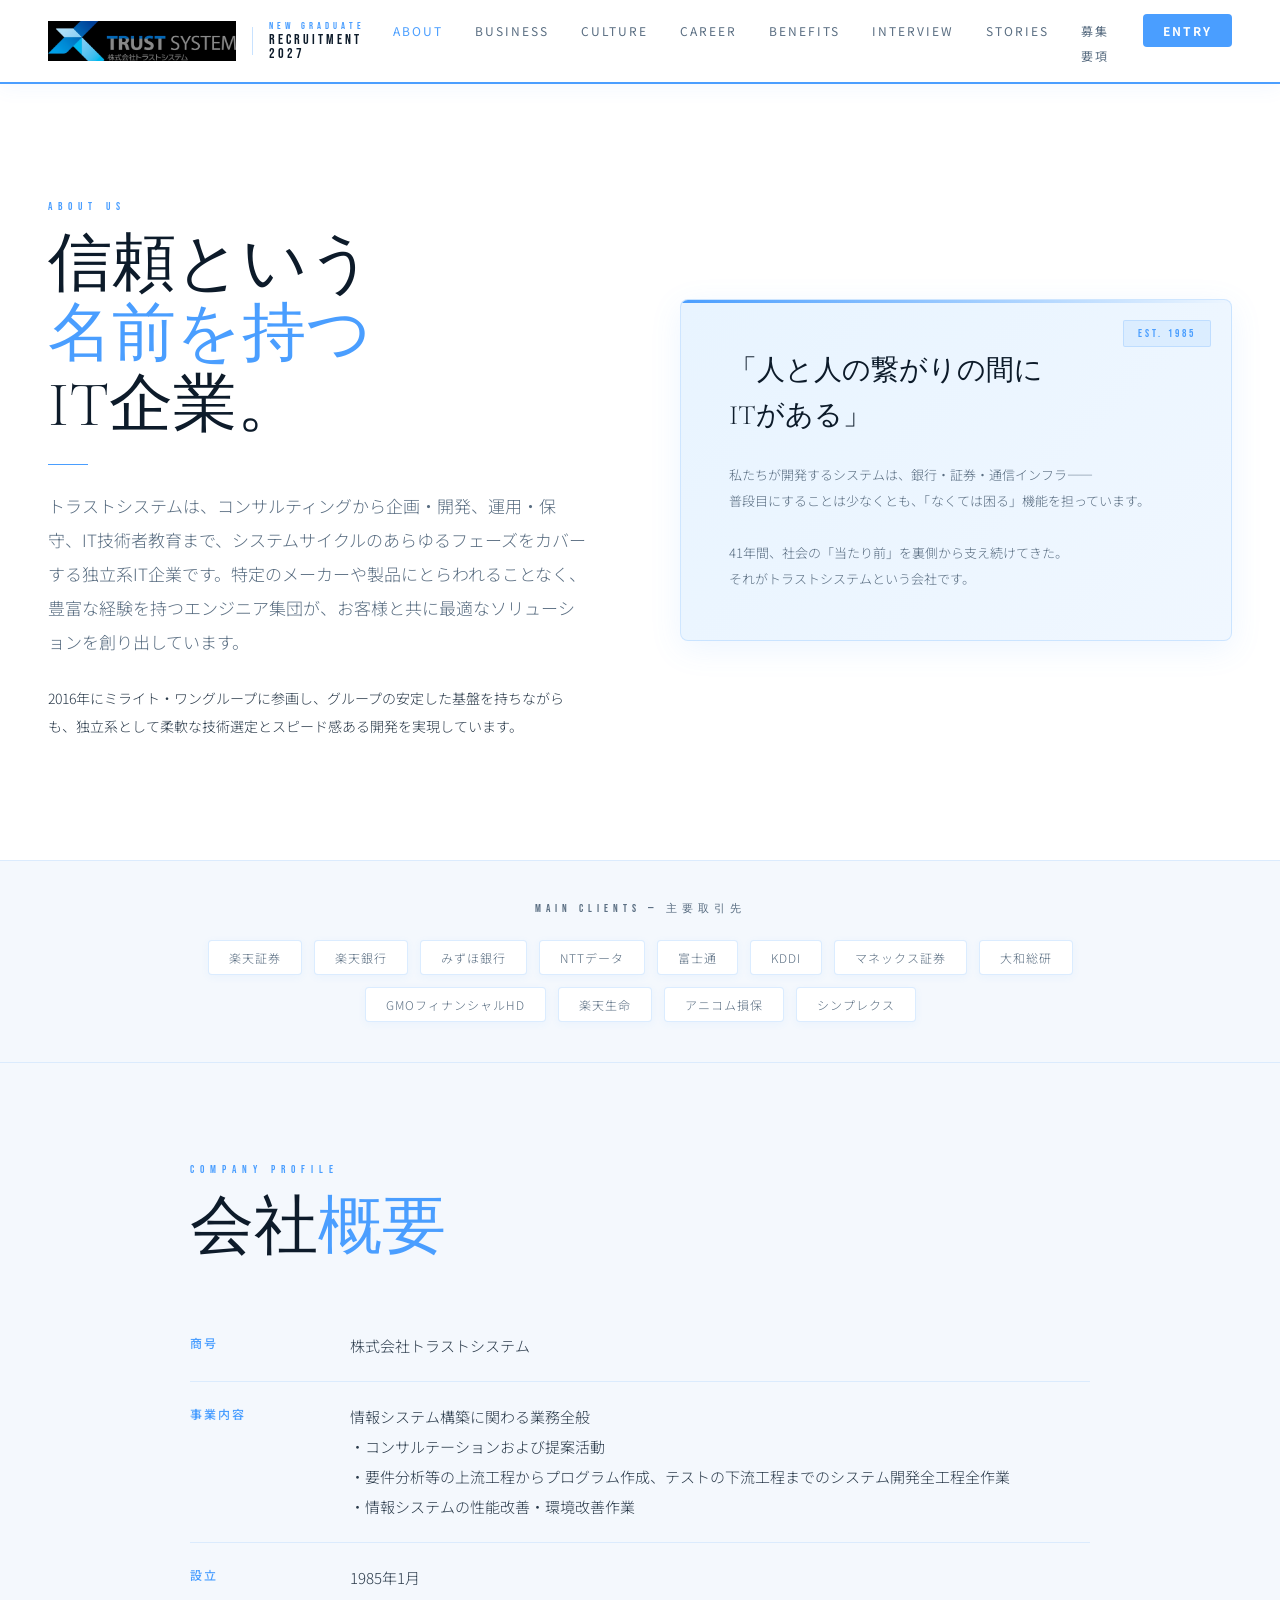
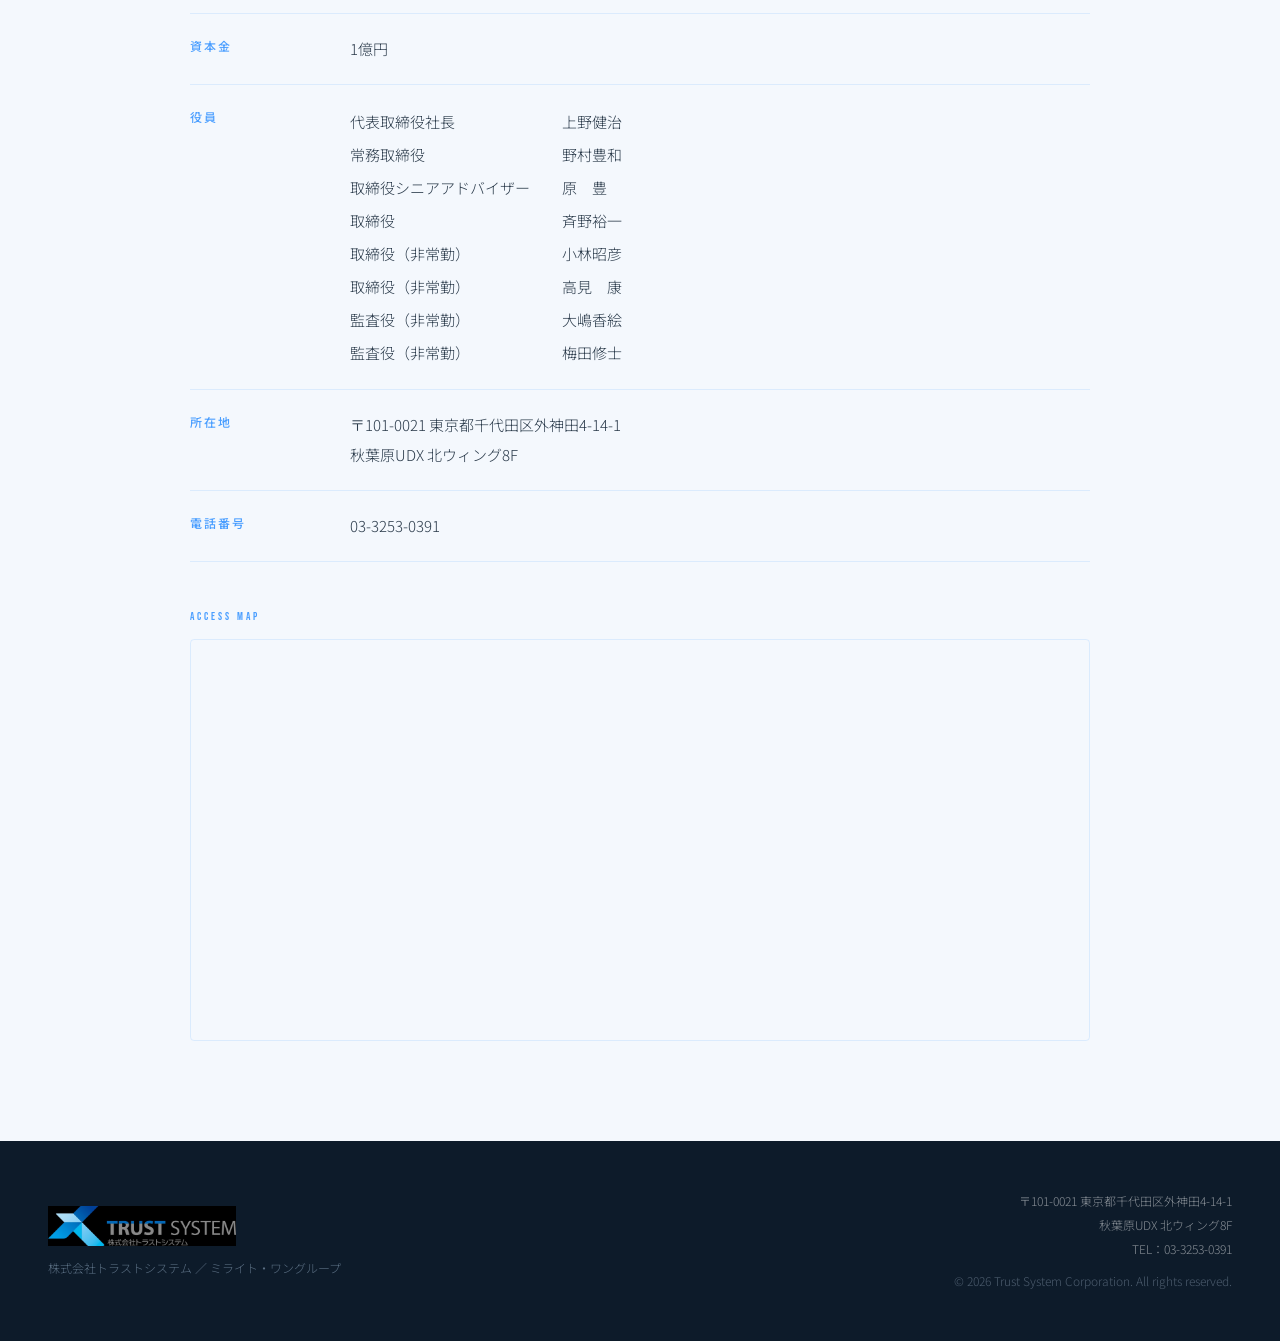
==== commit 07bf5906: "白ベース（ライトテーマ）へ全ページ作り直し - css/style_light.css を新規作成（白背景・ネイビーテキスト・ブルーアクセントのライトテーマ） - 全13ページ（index/about" ====
--- a/about.html
+++ b/about.html
@@ -6,7 +6,7 @@
 <title>会社について | 株式会社トラストシステム 新卒採用</title>
 <link rel="preconnect" href="https://fonts.googleapis.com">
 <link href="https://fonts.googleapis.com/css2?family=Noto+Sans+JP:wght@300;400;500;700&family=Bebas+Neue&family=Cormorant+Garamond:wght@300;400;600&display=swap" rel="stylesheet">
-<link rel="stylesheet" href="css/style.css">
+<link rel="stylesheet" href="css/style_light.css">
 <link rel="icon" type="image/png" href="img/favicon.png">
 <style>
   @media (max-width: 768px) {
@@ -208,7 +208,7 @@
   });
   const nav = document.querySelector('nav');
   window.addEventListener('scroll', () => {
-    nav.style.background = window.scrollY > 50 ? 'rgba(10,10,15,0.97)' : 'rgba(10,10,15,0.85)';
+    nav.style.background = window.scrollY > 50 ? 'rgba(255,255,255,0.98)' : 'rgba(255,255,255,0.95)';
   });
   const currentPage = location.pathname.split('/').pop() || 'index.html';
   document.querySelectorAll('.nav-links a:not(.nav-entry)').forEach(a => {
--- a/css/style_light.css
+++ b/css/style_light.css
@@ -0,0 +1,709 @@
+
+  :root {
+    --black:      #ffffff;
+    --dark:       #f4f8fd;
+    --dark2:      #e8f2fb;
+    --navy:       #0d1b2a;
+    --blue:       #c8e0ff;
+    --accent:     #4a9eff;
+    --accent2:    #0066cc;
+    --white:      #0d1b2a;
+    --gray:       #5a6e82;
+    --light-gray: #2a3a4a;
+    --gold:       #c9a84c;
+  }
+
+  * { margin: 0; padding: 0; box-sizing: border-box; }
+  html { scroll-behavior: smooth; }
+  body {
+    background: var(--black);
+    color: var(--white);
+    font-family: 'Noto Sans JP', sans-serif;
+    font-weight: 300;
+    font-size: 17px;
+    overflow-x: hidden;
+  }
+
+  /* ===== NAV ===== */
+  nav {
+    position: fixed;
+    top: 0; left: 0; right: 0;
+    z-index: 100;
+    display: flex;
+    justify-content: space-between;
+    align-items: center;
+    padding: 16px 48px;
+    background: rgba(255,255,255,0.95);
+    backdrop-filter: blur(12px);
+    border-bottom: 2px solid var(--accent);
+    box-shadow: 0 2px 20px rgba(74,158,255,0.08);
+    transition: background 0.3s;
+  }
+  .nav-logo {
+    display: flex; align-items: center; gap: 16px; text-decoration: none;
+  }
+  .nav-logo-img { height: 40px; width: auto; }
+  .nav-logo-divider { width: 1px; height: 28px; background: rgba(74,158,255,0.3); }
+  .nav-logo-badge { display: flex; flex-direction: column; gap: 2px; }
+  .nav-logo-badge-top {
+    font-family: 'Bebas Neue', sans-serif;
+    font-size: 10px; letter-spacing: 4px; color: var(--accent); line-height: 1;
+  }
+  .nav-logo-badge-bottom {
+    font-family: 'Bebas Neue', sans-serif;
+    font-size: 14px; letter-spacing: 3px; color: var(--navy); line-height: 1;
+  }
+  .nav-links { display: flex; gap: 32px; list-style: none; }
+  .nav-links a {
+    color: var(--gray); text-decoration: none;
+    font-size: 12px; letter-spacing: 2px; text-transform: uppercase;
+    transition: color 0.3s; font-weight: 400;
+  }
+  .nav-links a:hover { color: var(--accent); }
+  .nav-entry {
+    background: var(--accent) !important;
+    color: #fff !important;
+    padding: 8px 20px; border-radius: 4px;
+    font-weight: 700 !important;
+    transition: background 0.3s !important;
+  }
+  .nav-entry:hover { background: var(--accent2) !important; color: #fff !important; }
+
+  /* Hamburger */
+  .nav-hamburger {
+    display: none; flex-direction: column;
+    justify-content: center; gap: 5px;
+    cursor: pointer; padding: 8px;
+    background: none; border: none; z-index: 200;
+  }
+  .nav-hamburger span {
+    display: block; width: 22px; height: 2px;
+    background: var(--navy);
+    transition: all 0.3s ease; border-radius: 1px;
+  }
+  .nav-hamburger.open span:nth-child(1) { transform: translateY(7px) rotate(45deg); }
+  .nav-hamburger.open span:nth-child(2) { opacity: 0; transform: scaleX(0); }
+  .nav-hamburger.open span:nth-child(3) { transform: translateY(-7px) rotate(-45deg); }
+
+  .nav-mobile-overlay {
+    display: none; position: fixed; inset: 0;
+    background: rgba(0,0,0,0.3); z-index: 150; backdrop-filter: blur(2px);
+  }
+  .nav-mobile-overlay.open { display: block; }
+  .nav-mobile-menu {
+    position: fixed; top: 0; right: 0; bottom: 0;
+    width: 280px; background: #fff;
+    border-left: 2px solid var(--accent);
+    z-index: 160;
+    transform: translateX(100%);
+    transition: transform 0.35s cubic-bezier(0.4,0,0.2,1);
+    padding: 88px 40px 40px;
+    display: flex; flex-direction: column; overflow-y: auto;
+  }
+  .nav-mobile-menu.open { transform: translateX(0); }
+  .nav-mobile-menu a {
+    color: var(--gray); text-decoration: none;
+    font-size: 12px; letter-spacing: 3px; text-transform: uppercase;
+    padding: 18px 0;
+    border-bottom: 1px solid rgba(74,158,255,0.1);
+    transition: color 0.3s; display: block;
+  }
+  .nav-mobile-menu a:hover { color: var(--accent); }
+  .nav-mobile-menu .nav-entry-mobile {
+    margin-top: 28px; background: var(--accent);
+    color: #fff !important; text-align: center;
+    padding: 14px 0; border-radius: 4px;
+    font-weight: 700; border-bottom: none; letter-spacing: 2px;
+  }
+  .nav-mobile-menu .nav-entry-mobile:hover { background: var(--accent2); }
+
+  @keyframes rotate { from{transform:rotate(0deg)} to{transform:rotate(360deg)} }
+  @keyframes fadeUp { from{opacity:0;transform:translateY(30px)} to{opacity:1;transform:translateY(0)} }
+  @keyframes fadeIn  { from{opacity:0} to{opacity:1} }
+  @keyframes pulse   { 0%,100%{opacity:0.4} 50%{opacity:1} }
+
+  /* ===== SECTION BASE ===== */
+  section { padding: 120px 48px; position: relative; }
+  .section-label {
+    font-family: 'Bebas Neue', sans-serif;
+    font-size: 11px; letter-spacing: 6px;
+    color: var(--accent); margin-bottom: 16px; text-transform: uppercase;
+  }
+  .section-title {
+    font-family: 'Cormorant Garamond', serif;
+    font-size: clamp(36px, 5vw, 64px);
+    font-weight: 300; line-height: 1.1; margin-bottom: 24px;
+    color: var(--navy);
+  }
+  .section-title em { font-style: normal; color: var(--accent); }
+  .section-desc { font-size: 14px; line-height: 2; color: var(--gray); max-width: 540px; }
+  .divider { width: 40px; height: 1px; background: var(--accent); margin: 24px 0; }
+
+  /* ===== HERO (index) ===== */
+  #hero {
+    min-height: 100vh;
+    display: flex; flex-direction: column;
+    justify-content: center; align-items: flex-start;
+    padding: 0 48px; position: relative; overflow: hidden;
+    background: linear-gradient(135deg, #ffffff 0%, #e8f2fb 50%, #f0f7ff 100%);
+  }
+  .hero-bg {
+    position: absolute; inset: 0;
+    background: linear-gradient(135deg, #ffffff 0%, #e8f2fb 50%, #f0f7ff 100%);
+  }
+  .hero-grid {
+    position: absolute; inset: 0;
+    background-image:
+      linear-gradient(rgba(74,158,255,0.06) 1px, transparent 1px),
+      linear-gradient(90deg, rgba(74,158,255,0.06) 1px, transparent 1px);
+    background-size: 80px 80px;
+  }
+  .hero-circle {
+    position: absolute; border-radius: 50%;
+    border: 1px solid rgba(74,158,255,0.15);
+  }
+  .hero-circle-1 { width:600px;height:600px;right:-100px;top:-100px; animation:rotate 40s linear infinite; }
+  .hero-circle-2 { width:400px;height:400px;right:50px;top:50px; border-color:rgba(74,158,255,0.1); animation:rotate 30s linear infinite reverse; }
+  .hero-circle-3 { width:200px;height:200px;right:150px;top:150px; border-color:rgba(74,158,255,0.08); }
+
+  .hero-content { position: relative; z-index: 1; max-width: 640px; }
+  .hero-label {
+    font-family: 'Bebas Neue', sans-serif; font-size: 12px; letter-spacing: 6px;
+    color: var(--accent); margin-bottom: 24px; display: none;
+  }
+  .hero-title {
+    font-family: 'Bebas Neue', sans-serif;
+    font-size: clamp(64px, 10vw, 120px);
+    line-height: 0.95; letter-spacing: 4px; color: var(--navy);
+    margin-bottom: 8px; opacity: 0; animation: fadeUp 0.8s 0.4s forwards;
+  }
+  .hero-title .accent { color: var(--accent); }
+  .hero-subtitle-jp {
+    font-family: 'Cormorant Garamond', serif;
+    font-size: clamp(24px, 3.5vw, 44px);
+    font-weight: 300; line-height: 1.3; color: var(--navy);
+    margin-bottom: 28px; opacity: 0; animation: fadeUp 0.8s 0.6s forwards;
+  }
+  .hero-tagline {
+    font-size: 16px; line-height: 2; color: var(--gray);
+    max-width: 480px; margin-bottom: 40px;
+    opacity: 0; animation: fadeUp 0.8s 0.8s forwards;
+  }
+  .hero-ctas {
+    display: flex; gap: 16px;
+    opacity: 0; animation: fadeUp 0.8s 1s forwards;
+  }
+  .btn-primary {
+    background: var(--accent); color: #fff;
+    padding: 16px 40px; font-size: 13px; font-weight: 700;
+    letter-spacing: 2px; text-transform: uppercase;
+    text-decoration: none; border-radius: 4px; transition: all 0.3s;
+  }
+  .btn-primary:hover {
+    background: var(--accent2);
+    transform: translateY(-2px);
+    box-shadow: 0 8px 24px rgba(74,158,255,0.3);
+  }
+  .btn-outline {
+    border: 2px solid var(--accent); color: var(--accent);
+    padding: 16px 40px; font-size: 13px;
+    letter-spacing: 2px; text-transform: uppercase;
+    text-decoration: none; border-radius: 4px; transition: all 0.3s;
+  }
+  .btn-outline:hover { background: rgba(74,158,255,0.08); }
+  .scroll-indicator {
+    position: absolute; bottom: 40px; left: 48px; z-index: 1;
+    display: flex; align-items: center; gap: 12px;
+    opacity: 0; animation: fadeIn 1s 1.5s forwards;
+  }
+  .scroll-indicator span { font-size: 11px; letter-spacing: 4px; color: var(--gray); text-transform: uppercase; }
+  .scroll-line { width: 48px; height: 1px; background: linear-gradient(90deg, var(--accent), transparent); animation: pulse 2s infinite; }
+
+  /* ===== MARQUEE ===== */
+  .marquee-section {
+    overflow: hidden; background: var(--accent); padding: 14px 0;
+  }
+  .marquee-track {
+    display: flex; gap: 0;
+    animation: marquee 30s linear infinite; white-space: nowrap;
+  }
+  .marquee-item {
+    font-family: 'Bebas Neue', sans-serif;
+    font-size: 13px; letter-spacing: 4px; color: #fff; padding: 0 24px;
+  }
+  @keyframes marquee { from{transform:translateX(0)} to{transform:translateX(-50%)} }
+
+  /* ===== NUMBERS ===== */
+  #numbers { background: var(--dark); }
+  .numbers-header { text-align: center; max-width: 600px; margin: 0 auto 80px; }
+  .numbers-grid {
+    display: grid; grid-template-columns: repeat(4, 1fr);
+    gap: 16px; max-width: 1200px; margin: 0 auto;
+  }
+  .number-card {
+    background: #fff; border-radius: 8px; padding: 40px 24px;
+    text-align: center; border-top: 3px solid var(--accent);
+    box-shadow: 0 4px 20px rgba(74,158,255,0.08);
+    transition: transform 0.3s, box-shadow 0.3s;
+  }
+  .number-card:hover {
+    transform: translateY(-4px);
+    box-shadow: 0 12px 32px rgba(74,158,255,0.15);
+  }
+  .number-value {
+    font-family: 'Bebas Neue', sans-serif;
+    font-size: 52px; line-height: 1; color: var(--navy); letter-spacing: 2px;
+  }
+  .number-value .unit { font-size: 28px; color: var(--accent); }
+  .number-label { font-size: 13px; font-weight: 500; color: var(--navy); margin: 8px 0 4px; line-height: 1.5; }
+  .number-sub { font-size: 11px; color: var(--gray); line-height: 1.6; }
+
+  /* ===== ABOUT ===== */
+  #about { background: var(--black); }
+  .about-inner {
+    display: grid; grid-template-columns: 1fr 1fr;
+    gap: 80px; align-items: center;
+    max-width: 1200px; margin: 0 auto;
+  }
+  .about-visual { position: relative; }
+  .about-card {
+    background: linear-gradient(135deg, #e8f4ff, #f0f7ff);
+    border: 1px solid rgba(74,158,255,0.2);
+    border-radius: 8px; padding: 48px; position: relative; overflow: hidden;
+    box-shadow: 0 8px 32px rgba(74,158,255,0.1);
+  }
+  .about-card::before {
+    content: ''; position: absolute; top: 0; left: 0; right: 0;
+    height: 3px; background: linear-gradient(90deg, var(--accent), transparent);
+  }
+  .about-quote {
+    font-family: 'Cormorant Garamond', serif;
+    font-size: 28px; font-weight: 300; line-height: 1.6;
+    color: var(--navy); margin-bottom: 24px;
+  }
+  .about-quote-sub { font-size: 13px; color: var(--gray); line-height: 2; }
+  .about-floating-label {
+    position: absolute; top: 20px; right: 20px;
+    background: rgba(74,158,255,0.1);
+    border: 1px solid rgba(74,158,255,0.2);
+    padding: 6px 14px; border-radius: 2px;
+    font-family: 'Bebas Neue', sans-serif;
+    font-size: 11px; letter-spacing: 3px; color: var(--accent);
+  }
+
+  /* ===== CLIENTS STRIP ===== */
+  .clients-strip {
+    background: var(--dark);
+    padding: 40px 48px;
+    border-top: 1px solid rgba(74,158,255,0.15);
+    border-bottom: 1px solid rgba(74,158,255,0.15);
+  }
+  .clients-label {
+    font-family: 'Bebas Neue', sans-serif; font-size: 11px; letter-spacing: 5px;
+    color: var(--gray); margin-bottom: 24px; text-align: center;
+  }
+  .clients-list {
+    display: flex; flex-wrap: wrap; gap: 12px;
+    justify-content: center; max-width: 900px; margin: 0 auto;
+  }
+  .client-tag {
+    background: #fff;
+    border: 1px solid rgba(74,158,255,0.2);
+    padding: 8px 20px; border-radius: 4px;
+    font-size: 12px; color: var(--gray); letter-spacing: 1px;
+    transition: all 0.3s;
+    box-shadow: 0 2px 8px rgba(74,158,255,0.06);
+  }
+  .client-tag:hover {
+    background: rgba(74,158,255,0.06);
+    border-color: rgba(74,158,255,0.4); color: var(--navy);
+  }
+
+  /* ===== BUSINESS ===== */
+  #business { background: var(--black); }
+  .business-inner { max-width: 1200px; margin: 0 auto; }
+  .business-header {
+    display: grid; grid-template-columns: 1fr 1fr;
+    gap: 80px; align-items: end; margin-bottom: 64px;
+  }
+  .business-cards { display: grid; grid-template-columns: repeat(3, 1fr); gap: 16px; }
+  .biz-card {
+    background: #fff; padding: 40px 32px;
+    border-radius: 8px; border-top: 3px solid var(--accent);
+    box-shadow: 0 4px 20px rgba(74,158,255,0.08);
+    position: relative; overflow: hidden; transition: all 0.3s; cursor: default;
+  }
+  .biz-card:hover {
+    transform: translateY(-4px);
+    box-shadow: 0 12px 32px rgba(74,158,255,0.15);
+  }
+  .biz-num {
+    font-family: 'Bebas Neue', sans-serif; font-size: 80px; line-height: 1;
+    color: rgba(74,158,255,0.08); position: absolute; top: 20px; right: 24px; letter-spacing: 2px;
+  }
+  .biz-icon {
+    width: 48px; height: 48px;
+    border: 1px solid rgba(74,158,255,0.3); border-radius: 4px;
+    display: flex; align-items: center; justify-content: center;
+    margin-bottom: 24px; font-size: 22px;
+    background: rgba(74,158,255,0.05);
+  }
+  .biz-title { font-size: 18px; font-weight: 500; margin-bottom: 8px; color: var(--navy); }
+  .biz-en { font-family: 'Bebas Neue', sans-serif; font-size: 11px; letter-spacing: 4px; color: var(--accent); margin-bottom: 16px; }
+  .biz-desc { font-size: 15px; line-height: 2; color: var(--gray); }
+
+  /* Projects section override */
+  #projects { background: var(--dark) !important; }
+
+  /* ===== CULTURE ===== */
+  #culture { background: var(--dark); overflow: hidden; }
+  .culture-inner { max-width: 1200px; margin: 0 auto; }
+  .culture-header { margin-bottom: 64px; }
+  .culture-grid { display: grid; grid-template-columns: repeat(2, 1fr); gap: 16px; }
+  .culture-card {
+    background: #fff; padding: 40px; position: relative; overflow: hidden;
+    border-radius: 8px; border-top: 3px solid var(--accent);
+    box-shadow: 0 4px 20px rgba(74,158,255,0.08);
+    transition: all 0.3s;
+  }
+  .culture-card:hover {
+    transform: translateY(-4px);
+    box-shadow: 0 12px 32px rgba(74,158,255,0.15);
+  }
+  .culture-card.featured {
+    grid-column: span 2; display: grid;
+    grid-template-columns: 1fr 1fr; gap: 48px; align-items: center;
+    background: linear-gradient(135deg, #e8f4ff, #ddf0ff);
+    border-top: 3px solid var(--accent);
+  }
+  .culture-tag {
+    display: inline-block;
+    background: rgba(74,158,255,0.1); border: 1px solid rgba(74,158,255,0.2);
+    padding: 4px 12px; border-radius: 2px;
+    font-size: 11px; letter-spacing: 3px; color: var(--accent);
+    text-transform: uppercase; margin-bottom: 20px;
+  }
+  .culture-title { font-size: 20px; font-weight: 500; margin-bottom: 16px; line-height: 1.4; color: var(--navy); }
+  .culture-desc { font-size: 15px; line-height: 2; color: var(--gray); }
+  .culture-visual-num {
+    font-family: 'Bebas Neue', sans-serif;
+    font-size: 120px; line-height: 1;
+    color: rgba(74,158,255,0.12); letter-spacing: 4px;
+  }
+
+  /* ===== CAREER ===== */
+  #career { background: var(--black); }
+  .career-inner { max-width: 1200px; margin: 0 auto; }
+  .career-header { display: grid; grid-template-columns: 1fr 1fr; gap: 80px; margin-bottom: 64px; align-items: end; }
+  .career-path { display: flex; gap: 0; position: relative; }
+  .career-path::before {
+    content: ''; position: absolute; top: 40px; left: 40px; right: 40px;
+    height: 1px; background: linear-gradient(90deg, var(--accent), rgba(74,158,255,0.2));
+  }
+  .career-step { flex: 1; text-align: center; padding: 0 12px; position: relative; }
+  .career-dot {
+    width: 80px; height: 80px; border-radius: 50%;
+    border: 2px solid rgba(74,158,255,0.4);
+    background: #fff;
+    display: flex; align-items: center; justify-content: center;
+    margin: 0 auto 20px;
+    font-family: 'Bebas Neue', sans-serif; font-size: 20px; color: var(--accent);
+    position: relative; z-index: 1; transition: all 0.3s;
+    box-shadow: 0 4px 16px rgba(74,158,255,0.15);
+  }
+  .career-step:hover .career-dot { background: var(--accent); color: #fff; border-color: var(--accent); }
+  .career-step-title { font-size: 14px; font-weight: 500; margin-bottom: 8px; color: var(--navy); }
+  .career-step-year { font-family: 'Bebas Neue', sans-serif; font-size: 11px; letter-spacing: 3px; color: var(--accent); margin-bottom: 8px; }
+  .career-step-desc { font-size: 11px; line-height: 1.8; color: var(--gray); }
+  .career-fork { margin-top: 64px; display: grid; grid-template-columns: 1fr 1fr; gap: 16px; }
+  .fork-card {
+    background: #fff; padding: 40px;
+    border-top: 3px solid var(--accent); border-radius: 8px;
+    box-shadow: 0 4px 20px rgba(74,158,255,0.08);
+    transition: all 0.3s;
+  }
+  .fork-card:hover { transform: translateY(-4px); box-shadow: 0 12px 32px rgba(74,158,255,0.15); }
+  .fork-tag { font-family: 'Bebas Neue', sans-serif; font-size: 11px; letter-spacing: 4px; color: var(--accent); margin-bottom: 12px; }
+  .fork-title { font-size: 20px; font-weight: 500; margin-bottom: 16px; color: var(--navy); }
+  .fork-desc { font-size: 15px; line-height: 2; color: var(--gray); }
+
+  /* ===== WELFARE ===== */
+  #welfare { background: var(--black); }
+  .welfare-inner { max-width: 1200px; margin: 0 auto; }
+  .welfare-highlight-grid {
+    display: grid !important; grid-template-columns: repeat(3, 1fr) !important;
+    gap: 16px; margin-bottom: 16px;
+  }
+  .welfare-cat-grid-4,
+  .welfare-cat-grid-3,
+  .welfare-cat-grid-2 {
+    display: grid !important; grid-template-columns: repeat(3, 1fr) !important;
+    gap: 16px; margin-top: 16px;
+  }
+  .welfare-item {
+    background: #fff; padding: 36px 28px; border-radius: 8px;
+    border-top: 3px solid var(--accent);
+    box-shadow: 0 4px 16px rgba(74,158,255,0.08);
+    transition: all 0.3s;
+  }
+  .welfare-item:hover { transform: translateY(-4px); box-shadow: 0 12px 32px rgba(74,158,255,0.15); }
+  .welfare-icon { font-size: 28px; margin-bottom: 16px; display: block; }
+  .welfare-title { font-size: 16px; font-weight: 500; margin-bottom: 12px; color: var(--navy); }
+  .welfare-desc { font-size: 14px; line-height: 2; color: var(--gray); }
+  .welfare-highlight { font-family: 'Bebas Neue', sans-serif; font-size: 32px; color: var(--accent); display: block; margin-bottom: 4px; }
+
+  /* Welfare category headers */
+  [style*="background:rgba(74,158,255,0.08)"][style*="border-left:3px solid var(--accent)"] {
+    background: rgba(74,158,255,0.06) !important;
+    border-radius: 4px; margin-bottom: 0;
+  }
+
+  /* ===== STORIES ===== */
+  #stories { background: var(--dark); }
+  .stories-inner { max-width: 1200px; margin: 0 auto; }
+  .stories-header { display: flex; justify-content: space-between; align-items: flex-end; margin-bottom: 48px; }
+  .stories-link-all {
+    display: flex; align-items: center; gap: 8px;
+    font-size: 12px; letter-spacing: 2px; color: var(--accent);
+    text-decoration: none; text-transform: uppercase; transition: gap 0.3s;
+  }
+  .stories-link-all:hover { gap: 14px; }
+  .stories-link-all::after { content: '→'; }
+  .stories-list { display: flex; flex-direction: column; gap: 8px; }
+  .story-item {
+    display: flex; align-items: center; gap: 32px;
+    background: #fff; padding: 28px 32px;
+    text-decoration: none; color: var(--navy);
+    border-radius: 8px; border-left: 3px solid transparent;
+    box-shadow: 0 2px 12px rgba(74,158,255,0.06);
+    transition: all 0.3s; position: relative; overflow: hidden;
+  }
+  .story-item::before {
+    content: ''; position: absolute; left: 0; top: 0; bottom: 0;
+    width: 3px; background: var(--accent); transform: scaleY(0); transition: transform 0.3s;
+  }
+  .story-item:hover { background: #f0f7ff; box-shadow: 0 8px 24px rgba(74,158,255,0.12); }
+  .story-item:hover::before { transform: scaleY(1); }
+  .story-num { font-family: 'Bebas Neue', sans-serif; font-size: 28px; color: rgba(74,158,255,0.25); min-width: 40px; letter-spacing: 2px; }
+  .story-content { flex: 1; }
+  .story-tag-label { font-size: 10px; letter-spacing: 3px; color: var(--accent); text-transform: uppercase; margin-bottom: 6px; }
+  .story-title { font-size: 16px; font-weight: 500; color: var(--navy); line-height: 1.5; margin-bottom: 6px; }
+  .story-excerpt { font-size: 14px; color: var(--gray); line-height: 1.7; }
+  .story-arrow { font-size: 18px; color: var(--accent); opacity: 0; transition: opacity 0.3s, transform 0.3s; transform: translateX(-8px); }
+  .story-item:hover .story-arrow { opacity: 1; transform: translateX(0); }
+
+  /* SNS section */
+  #sns { background: var(--navy) !important; }
+  #sns .section-title { color: #fff; }
+  #sns .section-label { color: var(--accent); }
+  #sns .section-desc { color: rgba(255,255,255,0.6); }
+
+  /* ===== RECRUIT ===== */
+  #recruit { background: var(--black); }
+  .recruit-inner { max-width: 1200px; margin: 0 auto; }
+  .recruit-table { width: 100%; border-collapse: collapse; margin-top: 48px; font-size: 16px; }
+  .recruit-table tr { border-bottom: 1px solid rgba(74,158,255,0.15); }
+  .recruit-table td { padding: 20px 0; vertical-align: top; }
+  .recruit-table td:first-child {
+    width: 180px; color: var(--accent);
+    font-size: 12px; letter-spacing: 2px; padding-right: 32px;
+    font-family: 'Bebas Neue', sans-serif;
+  }
+  .recruit-table td:last-child { color: var(--light-gray); line-height: 2; }
+
+  /* Flow */
+  .flow-section { margin-top: 64px; }
+  .flow-steps { display: flex; align-items: flex-start; gap: 0; position: relative; }
+  .flow-step { flex: 1; position: relative; padding-top: 24px; }
+  .flow-step::before {
+    content: ''; position: absolute; top: 36px;
+    left: calc(50% + 24px); right: calc(-50% + 24px);
+    height: 1px; background: rgba(74,158,255,0.2);
+  }
+  .flow-step:last-child::before { display: none; }
+  .flow-bubble {
+    width: 48px; height: 48px;
+    background: #fff; border: 2px solid rgba(74,158,255,0.4); border-radius: 50%;
+    display: flex; align-items: center; justify-content: center;
+    font-family: 'Bebas Neue', sans-serif; font-size: 16px; color: var(--accent);
+    margin: 0 auto 16px;
+    box-shadow: 0 4px 12px rgba(74,158,255,0.15);
+  }
+  .flow-label { text-align: center; font-size: 13px; color: var(--light-gray); line-height: 1.6; }
+
+  /* ===== ENTRY ===== */
+  #entry {
+    background: linear-gradient(135deg, #e8f2fb 0%, #ddeeff 100%);
+    text-align: center; padding: 120px 48px;
+    position: relative; overflow: hidden;
+  }
+  #entry::before {
+    content: 'ENTRY'; position: absolute;
+    font-family: 'Bebas Neue', sans-serif; font-size: 300px;
+    color: rgba(74,158,255,0.06); top: 50%; left: 50%;
+    transform: translate(-50%,-50%); letter-spacing: 20px; white-space: nowrap;
+  }
+  .entry-content { position: relative; z-index: 1; }
+  .entry-title {
+    font-family: 'Bebas Neue', sans-serif;
+    font-size: clamp(48px, 8vw, 96px); letter-spacing: 6px; line-height: 1;
+    margin-bottom: 24px; color: var(--navy);
+  }
+  .entry-title [style*="color:var(--accent)"] { color: var(--accent); }
+  .entry-desc { font-size: 14px; line-height: 2; color: var(--gray); max-width: 480px; margin: 0 auto 48px; }
+  .entry-btn {
+    display: inline-block; background: var(--accent); color: #fff;
+    padding: 20px 64px; font-size: 14px; font-weight: 700;
+    letter-spacing: 4px; text-transform: uppercase; text-decoration: none;
+    border-radius: 4px; transition: all 0.3s;
+  }
+  .entry-btn:hover {
+    background: var(--accent2); transform: translateY(-3px);
+    box-shadow: 0 12px 32px rgba(74,158,255,0.3);
+  }
+
+  /* ===== COMPANY PROFILE ===== */
+  #company-profile { background: var(--dark) !important; }
+  #company-profile table { color: var(--navy); }
+  #company-profile th { color: var(--accent) !important; }
+  #company-profile td { color: var(--light-gray) !important; }
+  #company-profile [style*="border-bottom:1px solid rgba(74,158,255,0.1)"] {
+    border-bottom-color: rgba(74,158,255,0.15) !important;
+  }
+  #company-profile iframe { filter: none !important; }
+
+  /* ===== INTERVIEW PAGES ===== */
+  .iv-hero { padding: 160px 48px 80px; background: var(--dark); position: relative; overflow: hidden; }
+  .iv-hero::before {
+    content: 'INTERVIEW'; position: absolute;
+    font-family: 'Bebas Neue', sans-serif; font-size: 220px;
+    color: rgba(74,158,255,0.06); top: 50%; left: 50%;
+    transform: translate(-50%,-50%); letter-spacing: 16px;
+    white-space: nowrap; pointer-events: none;
+  }
+  .iv-hero-grid {
+    position: absolute; inset: 0;
+    background-image:
+      linear-gradient(rgba(74,158,255,0.04) 1px, transparent 1px),
+      linear-gradient(90deg, rgba(74,158,255,0.04) 1px, transparent 1px);
+    background-size: 80px 80px;
+  }
+  .iv-hero-inner { max-width: 1200px; margin: 0 auto; position: relative; z-index: 1; }
+
+  .iv-list { background: var(--black); padding: 80px 48px 120px; }
+  .iv-list-inner {
+    max-width: 1200px; margin: 0 auto;
+    display: grid; grid-template-columns: repeat(3, 1fr); gap: 16px;
+  }
+  .iv-card {
+    background: #fff; text-decoration: none; color: var(--navy);
+    display: flex; flex-direction: column; border-radius: 8px;
+    border-top: 3px solid var(--accent);
+    box-shadow: 0 4px 20px rgba(74,158,255,0.08);
+    overflow: hidden; transition: all 0.3s;
+  }
+  .iv-card:hover { transform: translateY(-4px); box-shadow: 0 16px 40px rgba(74,158,255,0.15); }
+  .iv-card::after {
+    content: ''; position: absolute; bottom: 0; left: 0; right: 0;
+    height: 2px; background: linear-gradient(90deg, var(--accent), transparent);
+    transform: scaleX(0); transition: transform 0.4s;
+  }
+  .iv-card:hover::after { transform: scaleX(1); }
+  .iv-card-photo { width: 100%; aspect-ratio: 4/3; object-fit: cover; object-position: top; display: block; filter: grayscale(20%); transition: filter 0.3s; }
+  .iv-card:hover .iv-card-photo { filter: grayscale(0%); }
+  .iv-card-body { padding: 28px; flex: 1; display: flex; flex-direction: column; }
+  .iv-card-num { font-family: 'Bebas Neue', sans-serif; font-size: 11px; letter-spacing: 4px; color: var(--accent); margin-bottom: 12px; }
+  .iv-card-tags { display: flex; flex-wrap: wrap; gap: 6px; margin-bottom: 20px; }
+  .iv-card-tag { font-size: 10px; letter-spacing: 2px; border: 1px solid rgba(74,158,255,0.3); color: var(--accent); padding: 3px 10px; border-radius: 2px; }
+  .iv-card-title { font-size: 16px; font-weight: 500; line-height: 1.6; margin-bottom: 16px; color: var(--navy); }
+  .iv-card-quote { font-family: 'Cormorant Garamond', serif; font-size: 14px; line-height: 1.8; color: var(--gray); flex: 1; border-left: 2px solid rgba(74,158,255,0.3); padding-left: 14px; margin-bottom: 24px; }
+  .iv-card-profile { display: flex; align-items: center; gap: 14px; padding-top: 20px; border-top: 1px solid rgba(74,158,255,0.15); }
+  .iv-card-avatar { width: 48px; height: 48px; border-radius: 50%; object-fit: cover; object-position: top; border: 1px solid rgba(74,158,255,0.2); flex-shrink: 0; }
+  .iv-card-name { font-size: 13px; font-weight: 500; margin-bottom: 3px; color: var(--navy); }
+  .iv-card-meta { font-size: 11px; color: var(--gray); line-height: 1.6; }
+  .iv-card-arrow { font-family: 'Bebas Neue', sans-serif; font-size: 13px; letter-spacing: 3px; color: var(--accent); margin-top: 16px; display: flex; align-items: center; gap: 8px; transition: gap 0.3s; }
+  .iv-card:hover .iv-card-arrow { gap: 14px; }
+
+  /* Interview detail */
+  .iv-detail-hero {
+    min-height: 70vh; display: flex; align-items: flex-end;
+    padding: 0 48px 64px; position: relative; overflow: hidden;
+    background: var(--navy);
+  }
+  .iv-detail-hero-bg { position: absolute; inset: 0; background: linear-gradient(135deg, #0a0a0f 0%, #0d1b2a 60%, #0a0a0f 100%); }
+  .iv-detail-hero-photo { position: absolute; right: 0; top: 0; bottom: 0; width: 45%; object-fit: cover; object-position: top; opacity: 0.35; }
+  .iv-detail-hero-overlay { position: absolute; inset: 0; background: linear-gradient(90deg, rgba(10,10,15,0.95) 40%, rgba(10,10,15,0.2) 100%); }
+  .iv-detail-hero-content { position: relative; z-index: 1; max-width: 640px; }
+  .iv-back { display: inline-flex; align-items: center; gap: 8px; font-family: 'Bebas Neue', sans-serif; font-size: 11px; letter-spacing: 4px; color: var(--accent); text-decoration: none; margin-bottom: 32px; transition: gap 0.3s; }
+  .iv-back:hover { gap: 14px; }
+  .iv-num { font-family: 'Bebas Neue', sans-serif; font-size: 11px; letter-spacing: 6px; color: var(--accent); margin-bottom: 16px; }
+  .iv-detail-title { font-family: 'Cormorant Garamond', serif; font-size: clamp(28px, 4vw, 52px); font-weight: 300; line-height: 1.3; color: #fff; margin-bottom: 32px; }
+  .iv-tags { display: flex; flex-wrap: wrap; gap: 8px; margin-bottom: 32px; }
+  .iv-tag { font-size: 10px; letter-spacing: 2px; border: 1px solid rgba(74,158,255,0.3); color: var(--accent); padding: 4px 12px; border-radius: 2px; }
+  .iv-profile-inline { display: flex; align-items: center; gap: 16px; padding: 20px 24px; background: rgba(74,158,255,0.07); border: 1px solid rgba(74,158,255,0.15); border-radius: 4px; }
+  .iv-profile-photo { width: 60px; height: 60px; border-radius: 50%; object-fit: cover; object-position: top; border: 2px solid rgba(74,158,255,0.3); flex-shrink: 0; }
+  .iv-profile-name { font-size: 15px; font-weight: 500; margin-bottom: 4px; color: #fff; }
+  .iv-profile-meta { font-size: 12px; color: rgba(255,255,255,0.6); line-height: 1.7; }
+
+  .iv-body { background: var(--dark); padding: 80px 48px 120px; }
+  .iv-body-inner { max-width: 800px; margin: 0 auto; }
+  .iv-section { margin-bottom: 72px; }
+  .iv-section-label { font-family: 'Bebas Neue', sans-serif; font-size: 10px; letter-spacing: 5px; color: var(--accent); margin-bottom: 12px; }
+  .iv-section-heading { font-size: 22px; font-weight: 500; line-height: 1.5; color: var(--navy); margin-bottom: 24px; padding-bottom: 16px; border-bottom: 1px solid rgba(74,158,255,0.15); }
+  .iv-text { font-size: 15px; line-height: 2.2; color: var(--light-gray); margin-bottom: 20px; }
+  .iv-pullquote {
+    margin: 40px 0; padding: 32px 40px;
+    background: linear-gradient(135deg, #e8f4ff, #f0f7ff);
+    border-left: 3px solid var(--accent); position: relative; border-radius: 0 8px 8px 0;
+  }
+  .iv-pullquote p { font-size: 18px; font-weight: 500; line-height: 1.8; color: var(--navy); }
+  .iv-nav, .iv-nav-bottom { display: flex; justify-content: space-between; align-items: center; margin-top: 48px; padding-top: 48px; border-top: 1px solid rgba(74,158,255,0.1); }
+  .iv-nav-btn { font-family: 'Bebas Neue', sans-serif; font-size: 11px; letter-spacing: 4px; color: var(--accent); text-decoration: none; display: flex; align-items: center; gap: 8px; transition: gap 0.3s; }
+  .iv-nav-btn:hover { gap: 14px; }
+
+  /* ===== FOOTER ===== */
+  footer {
+    background: var(--navy); color: #fff;
+    padding: 48px; border-top: none;
+    display: flex; justify-content: space-between; align-items: center;
+    flex-wrap: wrap; gap: 24px;
+  }
+  .footer-logo { display: block; }
+  .footer-logo img { height: 40px; width: auto; }
+  .footer-info { font-size: 12px; color: rgba(255,255,255,0.5); line-height: 2; text-align: right; }
+
+  /* ===== RESPONSIVE ===== */
+  @media (max-width: 768px) {
+    nav { padding: 16px 24px; }
+    .nav-links { display: none; }
+    .nav-hamburger { display: flex; }
+    section { padding: 80px 24px; }
+    #hero { padding: 0 24px; }
+    .hero-title { font-size: 56px; }
+    .about-inner, .business-header, .career-header { grid-template-columns: 1fr; gap: 40px; }
+    .numbers-grid { grid-template-columns: repeat(2, 1fr); gap: 12px; }
+    .business-cards { grid-template-columns: 1fr; }
+    .culture-grid { grid-template-columns: 1fr; }
+    .culture-card.featured { grid-column: span 1; grid-template-columns: 1fr; }
+    .career-path { flex-direction: column; gap: 32px; }
+    .career-path::before { display: none; }
+    .career-fork { grid-template-columns: 1fr; }
+    .welfare-highlight-grid,
+    .welfare-cat-grid-4,
+    .welfare-cat-grid-3,
+    .welfare-cat-grid-2 { grid-template-columns: 1fr !important; }
+    footer { flex-direction: column; gap: 24px; text-align: center; }
+    .footer-info { text-align: center; }
+    .scroll-indicator { display: none; }
+    .flow-steps { flex-direction: column; align-items: center; gap: 24px; }
+    .flow-step::before { display: none; }
+    .recruit-table td:first-child { width: 120px; }
+    .iv-hero { padding: 120px 24px 60px; }
+    .iv-list { padding: 60px 24px 80px; }
+    .iv-list-inner { grid-template-columns: 1fr; }
+    .iv-detail-hero { padding: 0 24px 48px; min-height: 60vh; }
+    .iv-detail-hero-photo { width: 100%; opacity: 0.15; }
+    .iv-body { padding: 60px 24px 80px; }
+    #sns [style*="grid-template-columns:repeat(3"] { grid-template-columns: 1fr !important; }
+    [style*="grid-template-columns:repeat(3,1fr)"] { grid-template-columns: 1fr !important; }
+  }
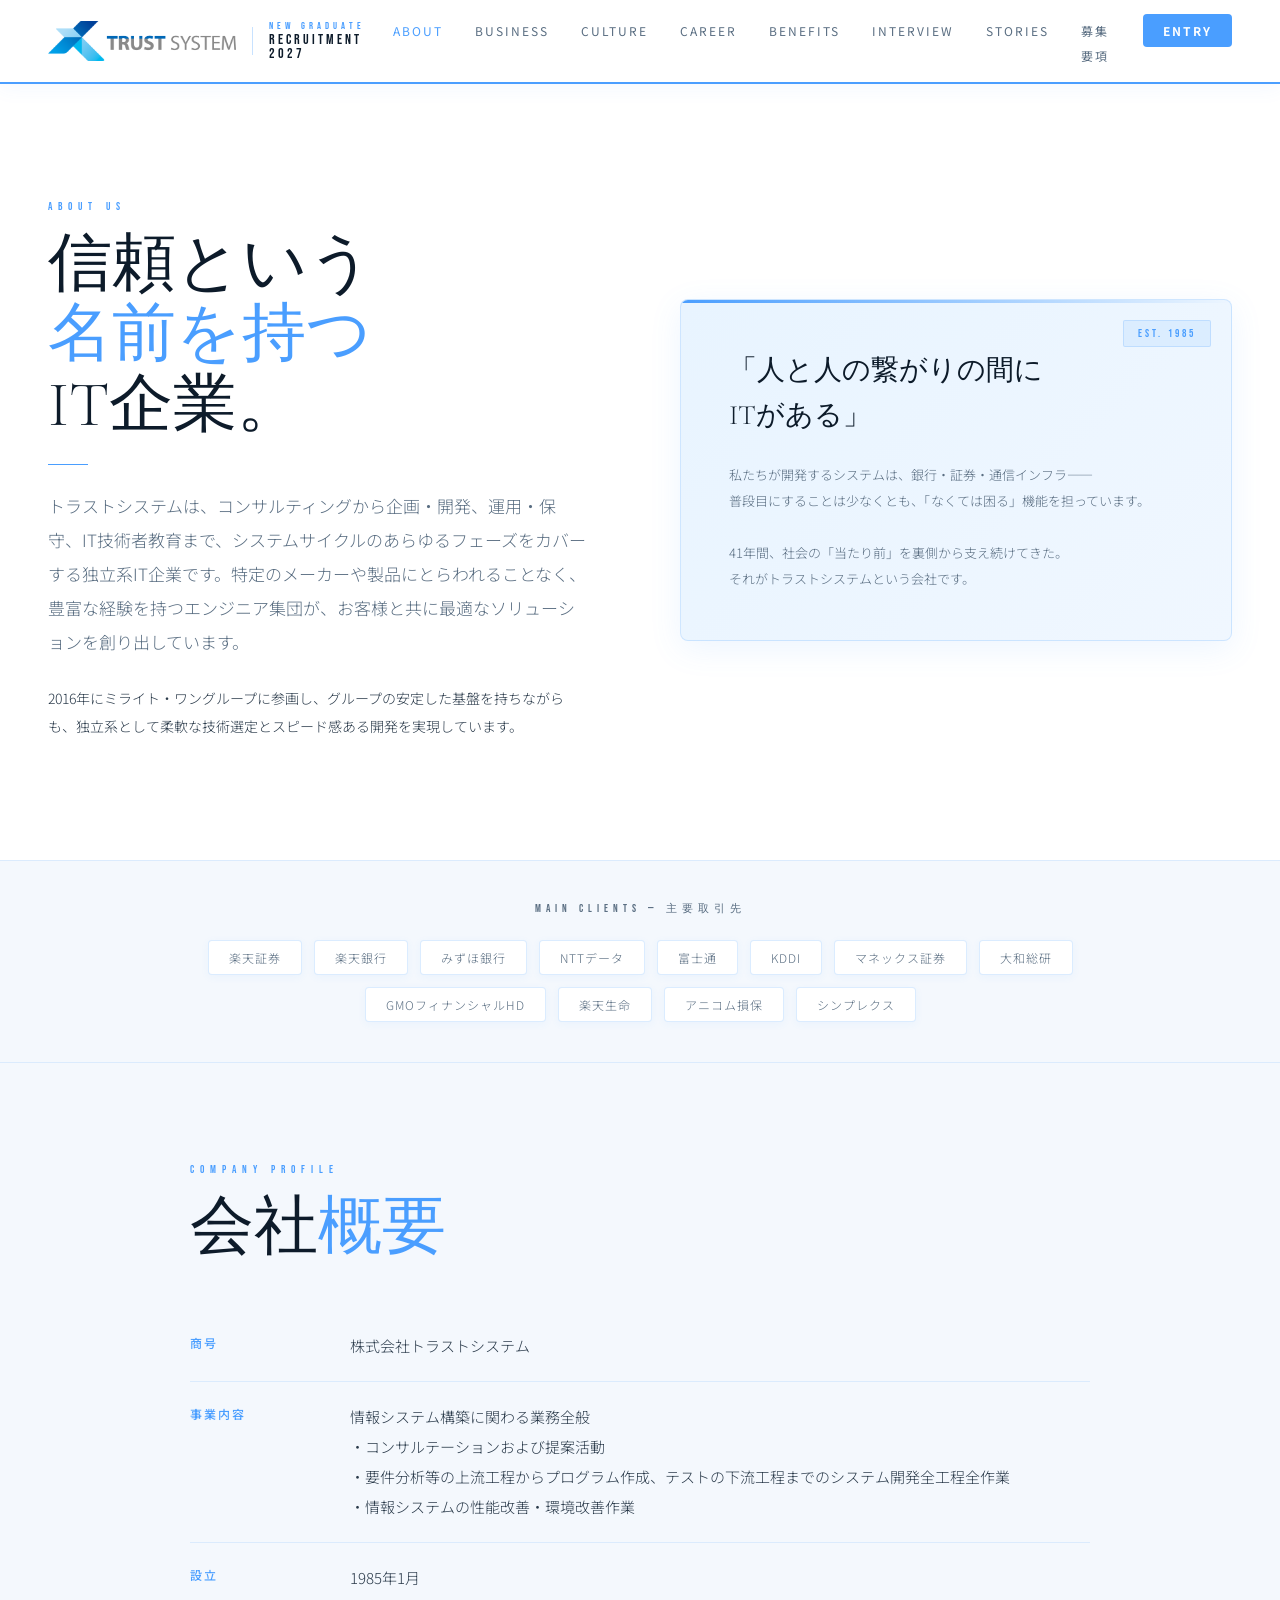
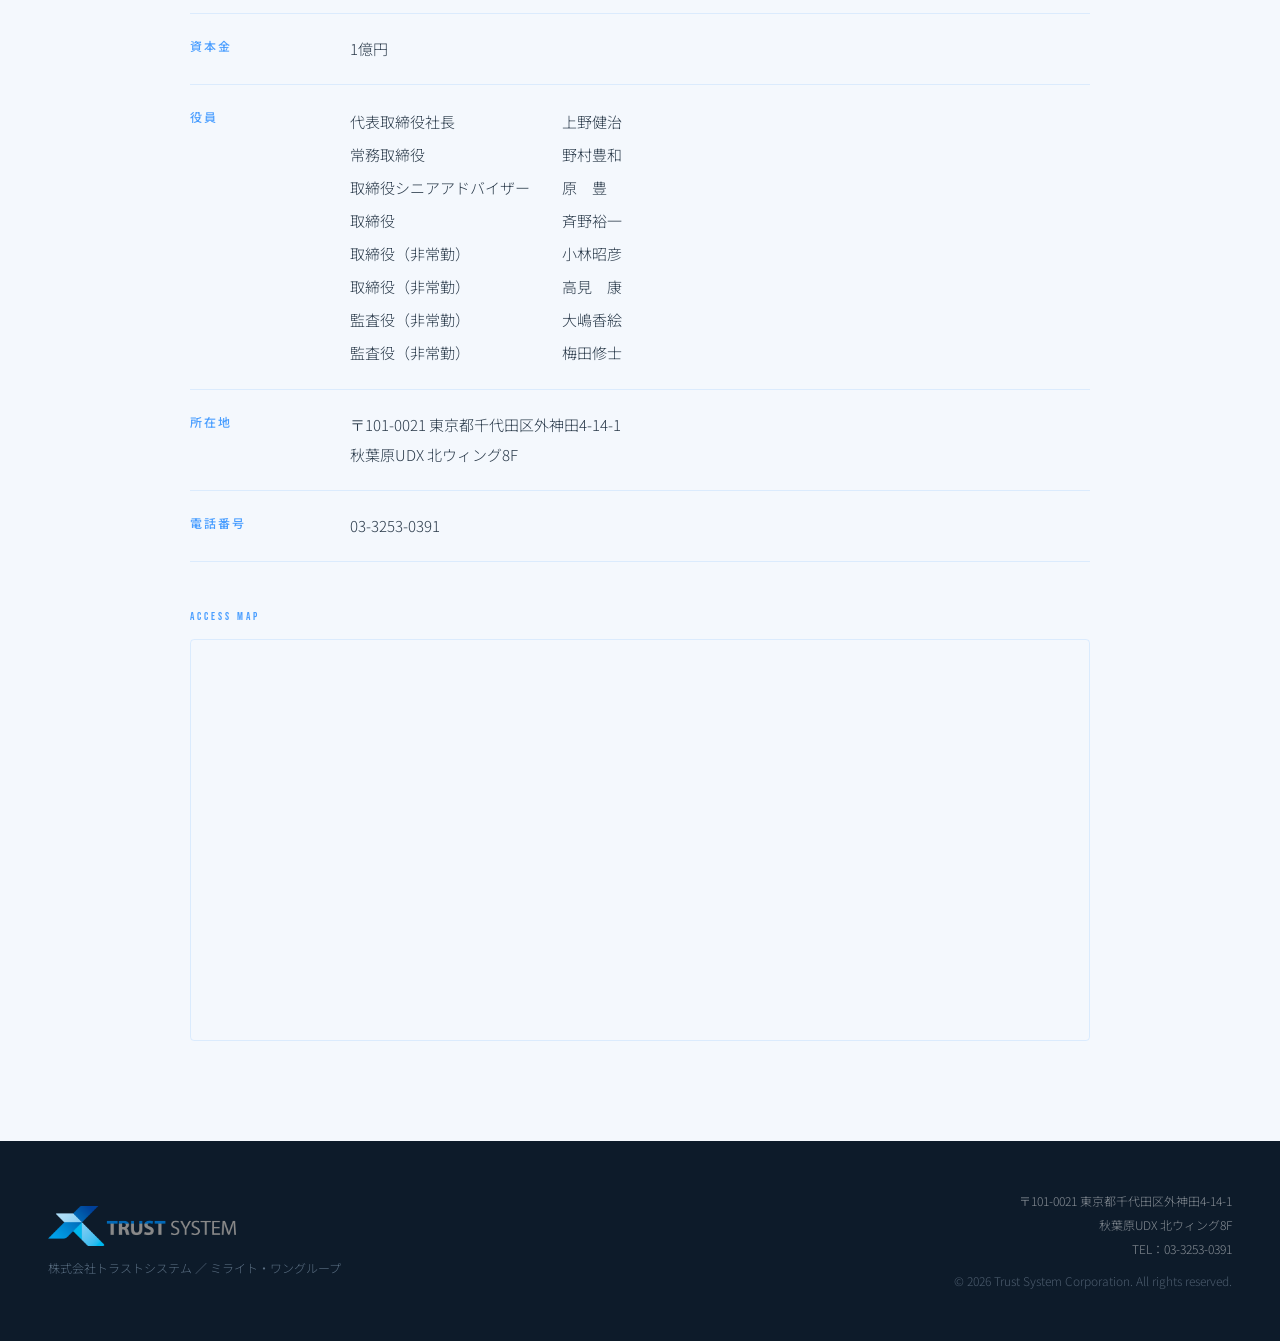
==== commit 83a376cc: "ロゴを新デザインに変更（logo_main.png） 全ページのナビゲーション・フッターのロゴ画像を 新デザイン（logo_main.png）に統一。  Co-Authored-By: Claude " ====
--- a/about.html
+++ b/about.html
@@ -1,4 +1,4 @@
-<!DOCTYPE html>
+﻿<!DOCTYPE html>
 <html lang="ja">
 <head>
 <meta charset="UTF-8">
@@ -21,9 +21,9 @@
 <nav>
   <a class="nav-logo" href="index.html">
     <!-- 正式ロゴ画像 -->
-    <img src="img/img_2.png" alt="株式会社トラストシステム" class="nav-logo-img" onerror="this.style.display=&#39;none&#39;;this.nextElementSibling.style.display=&#39;flex&#39;;">
+    <img src="img/logo_main.png" alt="株式会社トラストシステム" class="nav-logo-img" onerror="this.style.display=&#39;none&#39;;this.nextElementSibling.style.display=&#39;flex&#39;;">
     <!-- フォールバック用テキストロゴ -->
-    <span style="display:none;font-family:&#39;Bebas Neue&#39;,sans-serif;font-size:18px;letter-spacing:3px;color:#f0f4f8;">TRUST<span style="color:#4a9eff;">SYSTEM</span></span>
+    <span style="display:none;font-family:&#39;Bebas Neue&#39;,sans-serif;font-size:18px;letter-spacing:3px;color:#0d1b2a;">TRUST<span style="color:#4a9eff;">SYSTEM</span></span>
     <div class="nav-logo-divider"></div>
     <div class="nav-logo-badge">
       <span class="nav-logo-badge-top">New Graduate</span>
@@ -181,7 +181,7 @@
 
 <footer>
   <div>
-    <div class="footer-logo"><img src="img/img_2.png" alt="株式会社トラストシステム"></div>
+    <div class="footer-logo"><img src="img/logo_main.png" alt="株式会社トラストシステム"></div>
     <p style="font-size:12px;color:var(--gray);margin-top:8px;">株式会社トラストシステム ／ ミライト・ワングループ</p>
   </div>
   <div class="footer-info">
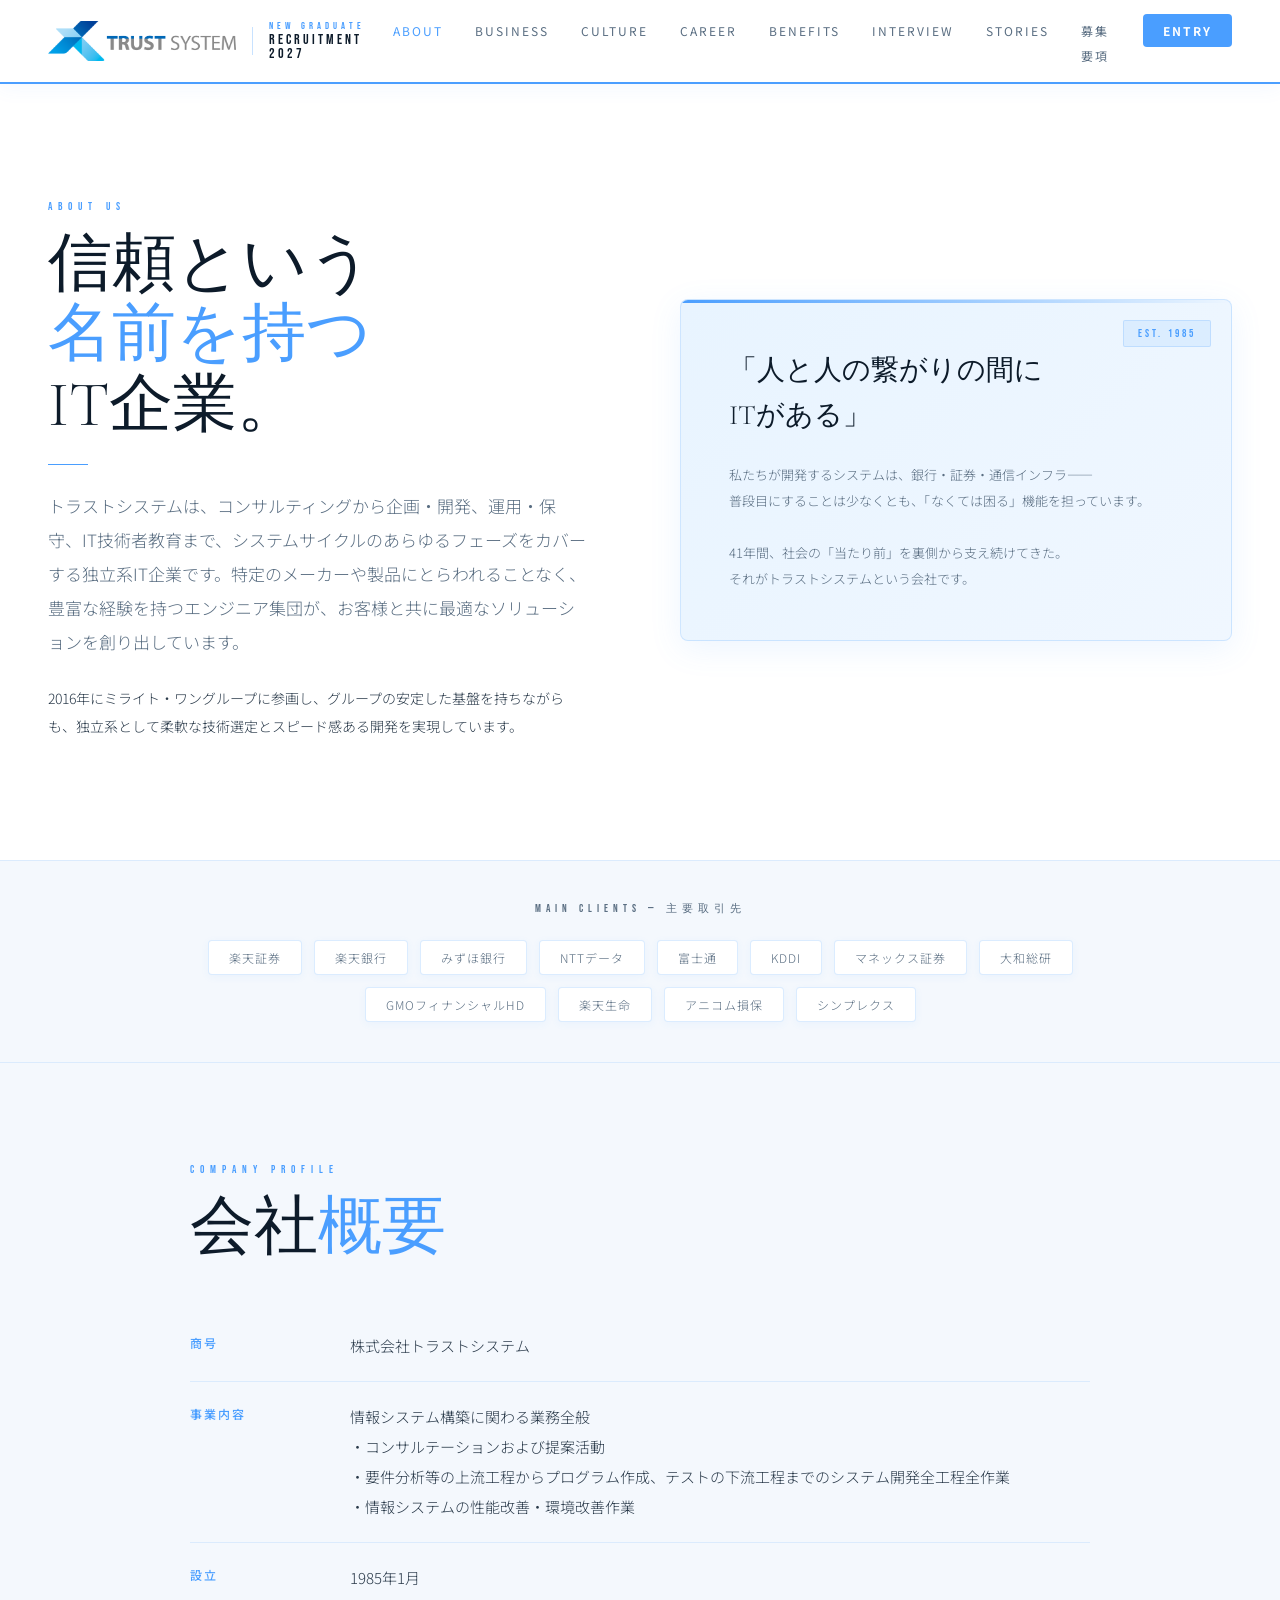
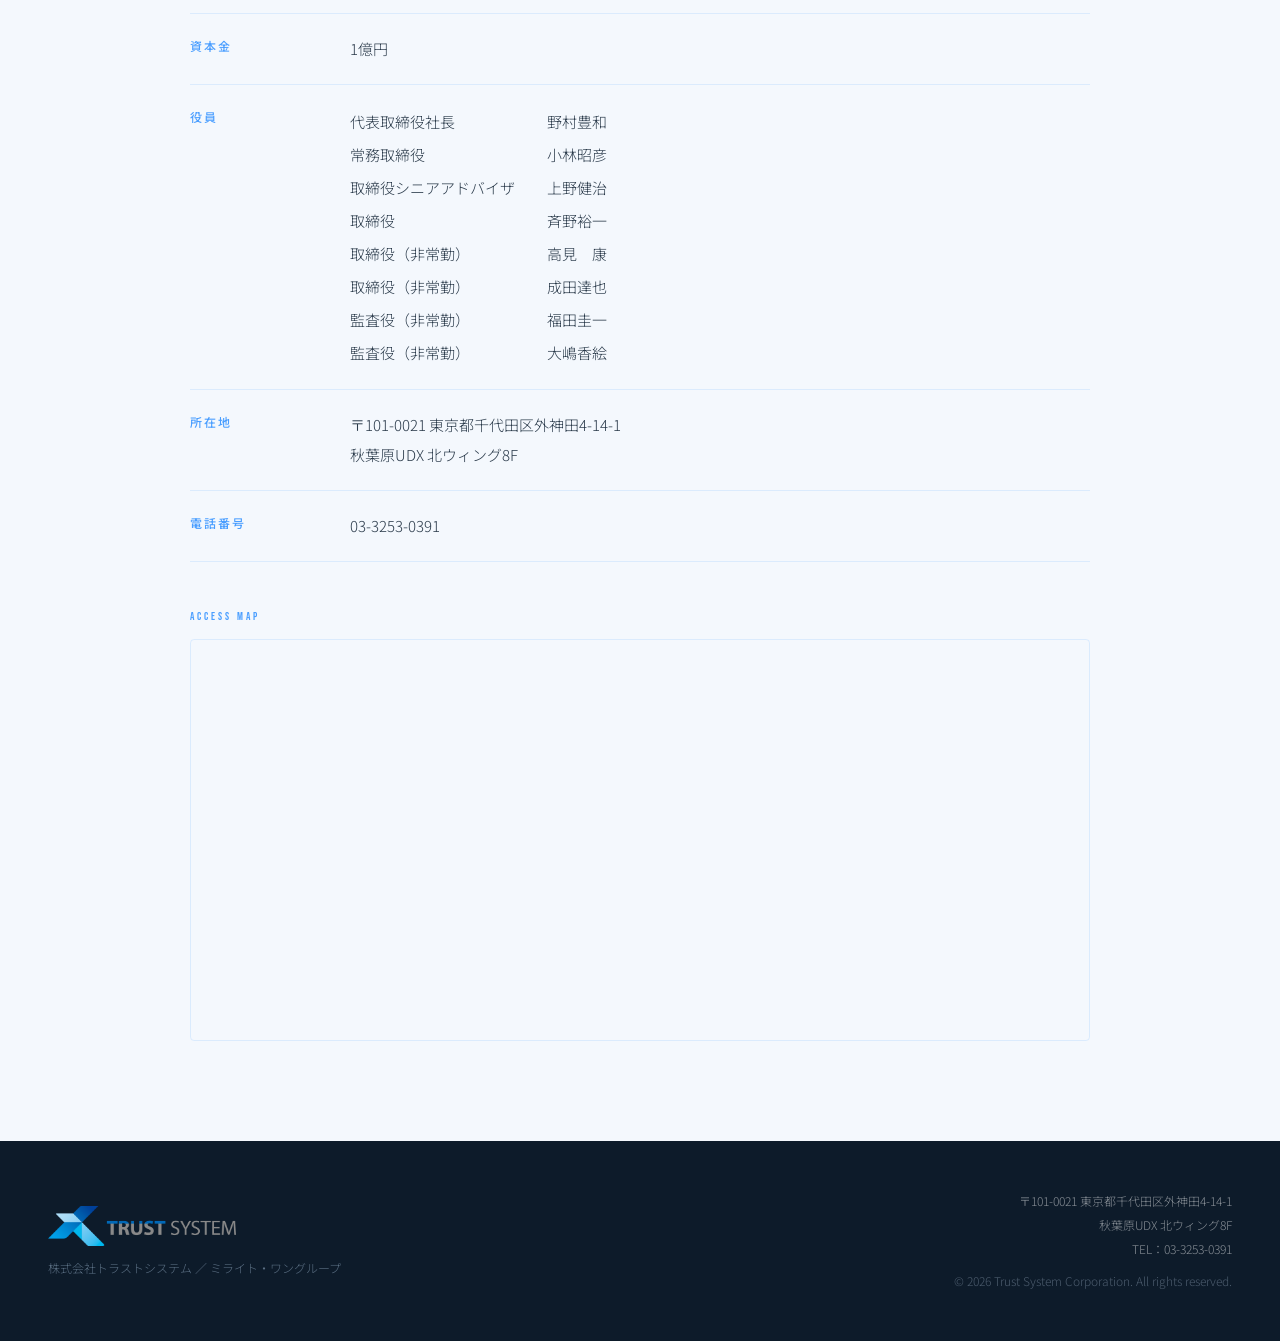
==== commit 3fd9e3c8: "役員情報を更新（代表取締役社長 野村豊和 他）" ====
--- a/about.html
+++ b/about.html
@@ -140,14 +140,14 @@
           <th style="padding:20px 0;color:var(--accent);font-weight:500;font-size:12px;letter-spacing:2px;text-align:left;vertical-align:top;">役員</th>
           <td style="padding:20px 0;color:var(--light-gray);">
             <table style="border-collapse:collapse;font-size:15px;line-height:2.2;">
-              <tr><td style="white-space:nowrap;padding-right:32px;">代表取締役社長</td><td>上野健治</td></tr>
-              <tr><td style="white-space:nowrap;padding-right:32px;">常務取締役</td><td>野村豊和</td></tr>
-              <tr><td style="white-space:nowrap;padding-right:32px;">取締役シニアアドバイザー</td><td>原　豊</td></tr>
+              <tr><td style="white-space:nowrap;padding-right:32px;">代表取締役社長</td><td>野村豊和</td></tr>
+              <tr><td style="white-space:nowrap;padding-right:32px;">常務取締役</td><td>小林昭彦</td></tr>
+              <tr><td style="white-space:nowrap;padding-right:32px;">取締役シニアアドバイザ</td><td>上野健治</td></tr>
               <tr><td style="white-space:nowrap;padding-right:32px;">取締役</td><td>斉野裕一</td></tr>
-              <tr><td style="white-space:nowrap;padding-right:32px;">取締役（非常勤）</td><td>小林昭彦</td></tr>
               <tr><td style="white-space:nowrap;padding-right:32px;">取締役（非常勤）</td><td>高見　康</td></tr>
+              <tr><td style="white-space:nowrap;padding-right:32px;">取締役（非常勤）</td><td>成田達也</td></tr>
+              <tr><td style="white-space:nowrap;padding-right:32px;">監査役（非常勤）</td><td>福田圭一</td></tr>
               <tr><td style="white-space:nowrap;padding-right:32px;">監査役（非常勤）</td><td>大嶋香絵</td></tr>
-              <tr><td style="white-space:nowrap;padding-right:32px;">監査役（非常勤）</td><td>梅田修士</td></tr>
             </table>
           </td>
         </tr>
